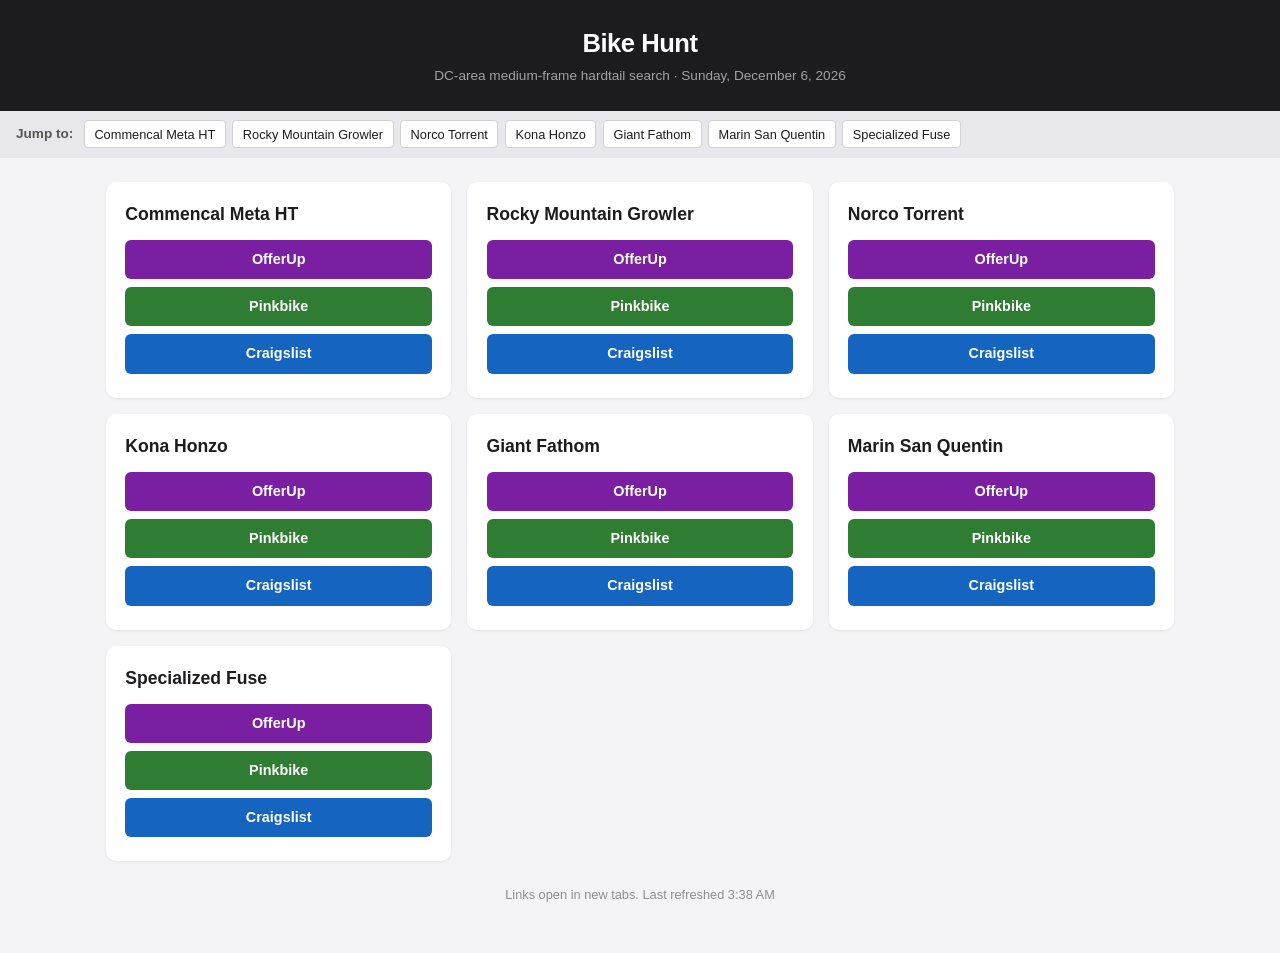
==== index.html @ 4b526dc8 "move files to repo root for Pages" ====
<!DOCTYPE html>
<html lang="en">
<head>
  <meta charset="UTF-8">
  <meta name="viewport" content="width=device-width, initial-scale=1.0">
  <title>Bike Hunt</title>
  <link rel="stylesheet" href="style.css">
</head>
<body>
  <header>
    <h1>Bike Hunt</h1>
    <p class="subtitle">DC-area medium-frame hardtail search &middot; <span id="date"></span></p>
  </header>

  <nav id="jump">
    <span>Jump to:</span>
    <div id="jump-links"></div>
  </nav>

  <main id="grid"></main>

  <footer>
    <p>Links open in new tabs. <span id="updated"></span></p>
  </footer>

  <script>
    const bikes = [
      { name: "Commencal Meta HT",       query: "commencal+meta+ht" },
      { name: "Rocky Mountain Growler",  query: "rocky+mountain+growler" },
      { name: "Norco Torrent",          query: "norco+torrent" },
      { name: "Kona Honzo",            query: "kona+honzo" },
      { name: "Giant Fathom",          query: "giant+fathom" },
      { name: "Marin San Quentin",     query: "marin+san+quentin" },
      { name: "Specialized Fuse",      query: "specialized+fuse" },
    ];

    const sources = [
      { name: "OfferUp",   color: "#7b1fa2", url: q => `https://offerup.com/search?q=${q}` },
      { name: "Pinkbike",  color: "#2e7d32", url: q => `https://www.pinkbike.com/buysell/list/?lat=39.0503&lng=-77.3909&distance=50&q=${q}` },
      { name: "Craigslist",color: "#1565c0", url: q => `https://washingtondc.craigslist.org/search/sss?query=${q}` },
    ];

    function render() {
      const grid = document.getElementById("grid");
      const jump = document.getElementById("jump-links");

      bikes.forEach((bike, i) => {
        const id = `b${i}`;

        const a = document.createElement("a");
        a.href = `#${id}`;
        a.textContent = bike.name;
        jump.appendChild(a);

        const card = document.createElement("article");
        card.className = "card";
        card.id = id;
        const h2 = document.createElement("h2");
        h2.textContent = bike.name;
        card.appendChild(h2);

        const btns = document.createElement("div");
        btns.className = "btns";
        sources.forEach(s => {
          const btn = document.createElement("a");
          btn.href = s.url(bike.query);
          btn.target = "_blank";
          btn.rel = "noopener";
          btn.className = "btn";
          btn.style.backgroundColor = s.color;
          btn.textContent = s.name;
          btns.appendChild(btn);
        });
        card.appendChild(btns);
        grid.appendChild(card);
      });
    }

    document.getElementById("date").textContent = new Date().toLocaleDateString("en-US", {
      weekday: "long", year: "numeric", month: "long", day: "numeric"
    });
    document.getElementById("updated").textContent =
      `Last refreshed ${new Date().toLocaleTimeString("en-US", { hour: "numeric", minute: "2-digit" })}`;
    render();
  </script>
</body>
</html>
---- style.css ----
* {
  margin: 0;
  padding: 0;
  box-sizing: border-box;
}

body {
  font-family: -apple-system, BlinkMacSystemFont, "Segoe UI", Roboto, Helvetica, Arial, sans-serif;
  background: #f4f4f6;
  color: #1c1c1e;
  line-height: 1.5;
  padding-bottom: 3rem;
}

header {
  background: #1c1c1e;
  color: #fff;
  padding: 1.5rem 1rem;
  text-align: center;
  position: sticky;
  top: 0;
  z-index: 10;
}

header h1 {
  font-size: 1.6rem;
  letter-spacing: -0.5px;
}

.subtitle {
  font-size: 0.85rem;
  color: #a1a1a6;
  margin-top: 0.25rem;
}

#jump {
  background: #e8e8ec;
  padding: 0.6rem 1rem;
  display: flex;
  flex-wrap: wrap;
  align-items: center;
  gap: 0.4rem;
  font-size: 0.85rem;
  position: sticky;
  top: 72px;
  z-index: 9;
}

#jump span {
  font-weight: 600;
  color: #555;
  margin-right: 0.25rem;
}

#jump-links {
  display: flex;
  flex-wrap: wrap;
  gap: 0.4rem;
}

#jump-links a {
  color: #1c1c1e;
  text-decoration: none;
  background: #fff;
  padding: 0.2rem 0.6rem;
  border-radius: 4px;
  font-size: 0.8rem;
  border: 1px solid #d1d1d6;
}

#jump-links a:hover {
  background: #1c1c1e;
  color: #fff;
  border-color: #1c1c1e;
}

#grid {
  max-width: 1100px;
  margin: 1.5rem auto;
  padding: 0 1rem;
  display: grid;
  grid-template-columns: repeat(auto-fill, minmax(300px, 1fr));
  gap: 1rem;
}

.card {
  background: #fff;
  border-radius: 10px;
  padding: 1.2rem 1.2rem 1.5rem;
  box-shadow: 0 1px 3px rgba(0,0,0,0.08);
  scroll-margin-top: 140px;
}

.card h2 {
  font-size: 1.1rem;
  margin-bottom: 0.8rem;
}

.btns {
  display: flex;
  flex-direction: column;
  gap: 0.5rem;
}

.btn {
  display: block;
  color: #fff;
  text-decoration: none;
  padding: 0.55rem 0.8rem;
  border-radius: 6px;
  font-size: 0.9rem;
  font-weight: 600;
  text-align: center;
  transition: filter 0.15s, transform 0.1s;
}

.btn:hover {
  filter: brightness(1.15);
  transform: translateY(-1px);
}

.btn:active {
  transform: translateY(0);
}

footer {
  text-align: center;
  font-size: 0.8rem;
  color: #8e8e93;
  margin-top: 1rem;
}

@media (max-width: 640px) {
  #grid {
    grid-template-columns: 1fr;
    margin: 1rem auto;
  }
}
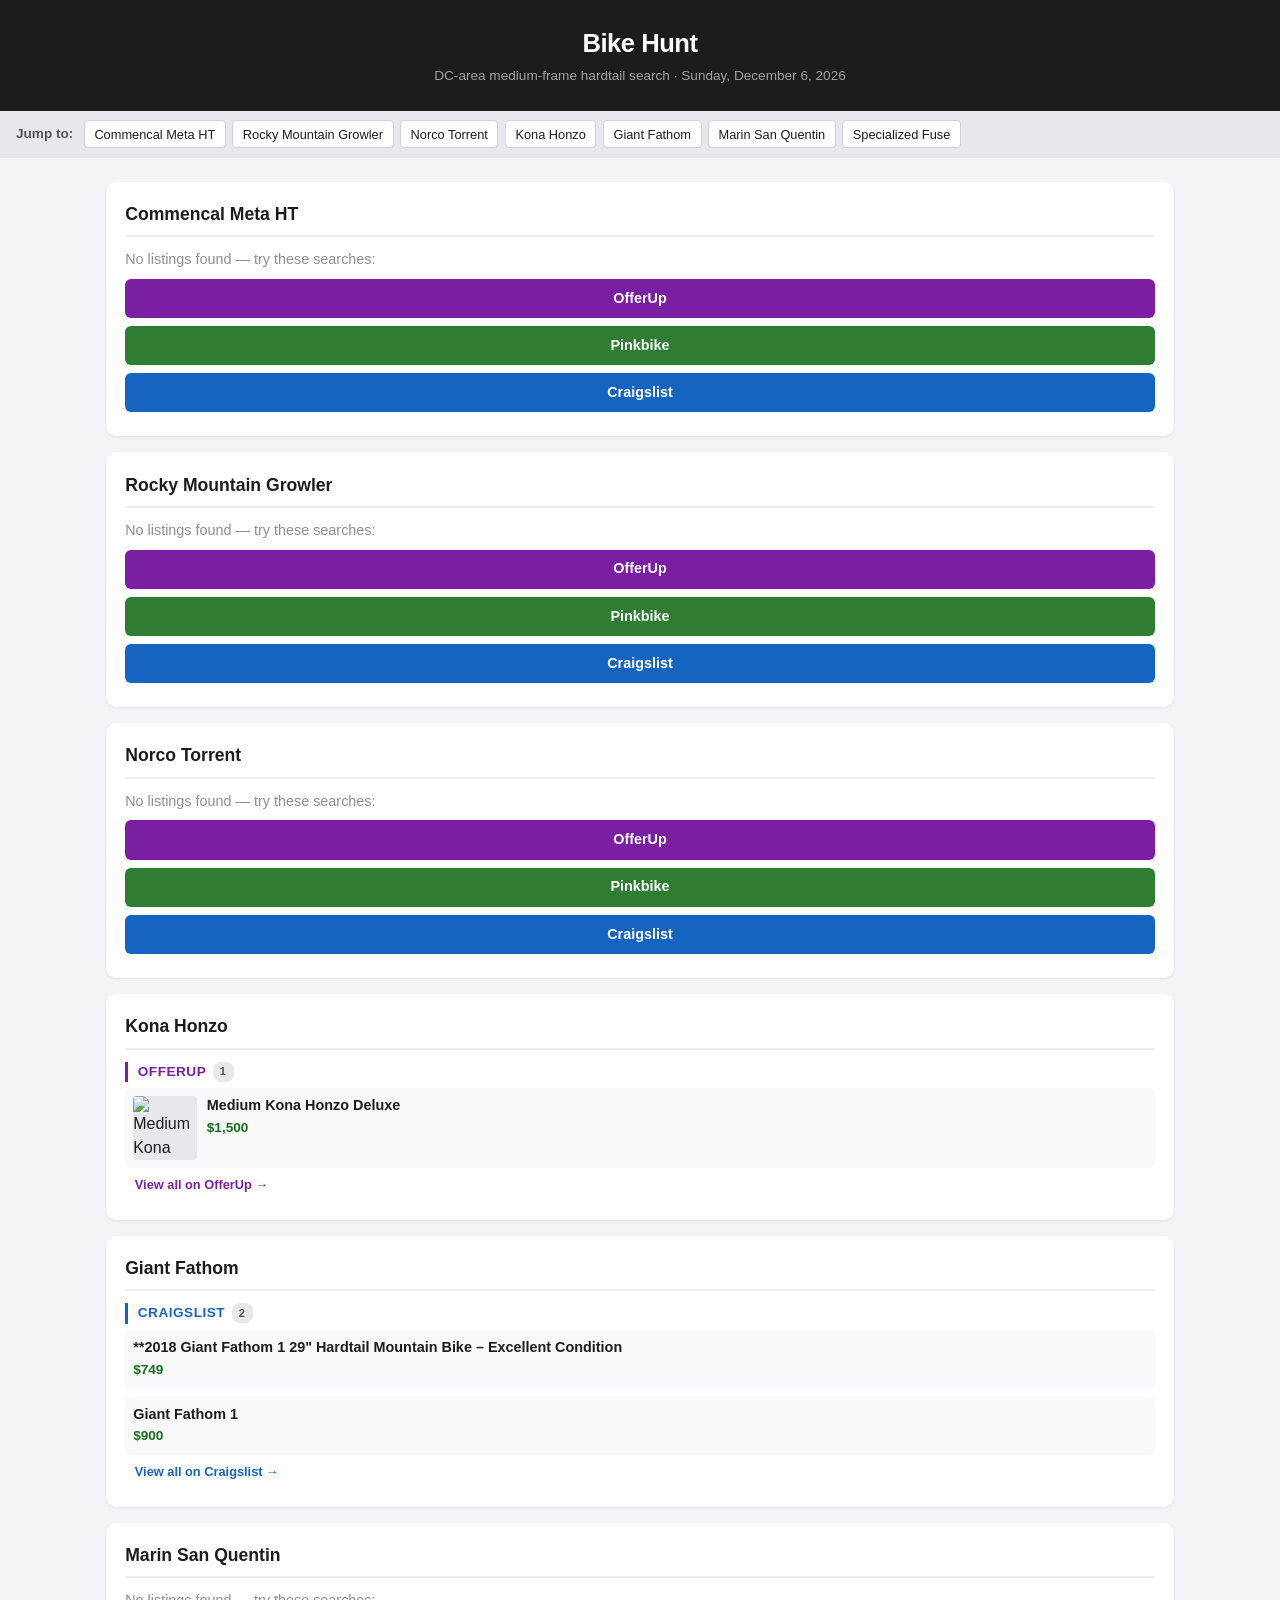
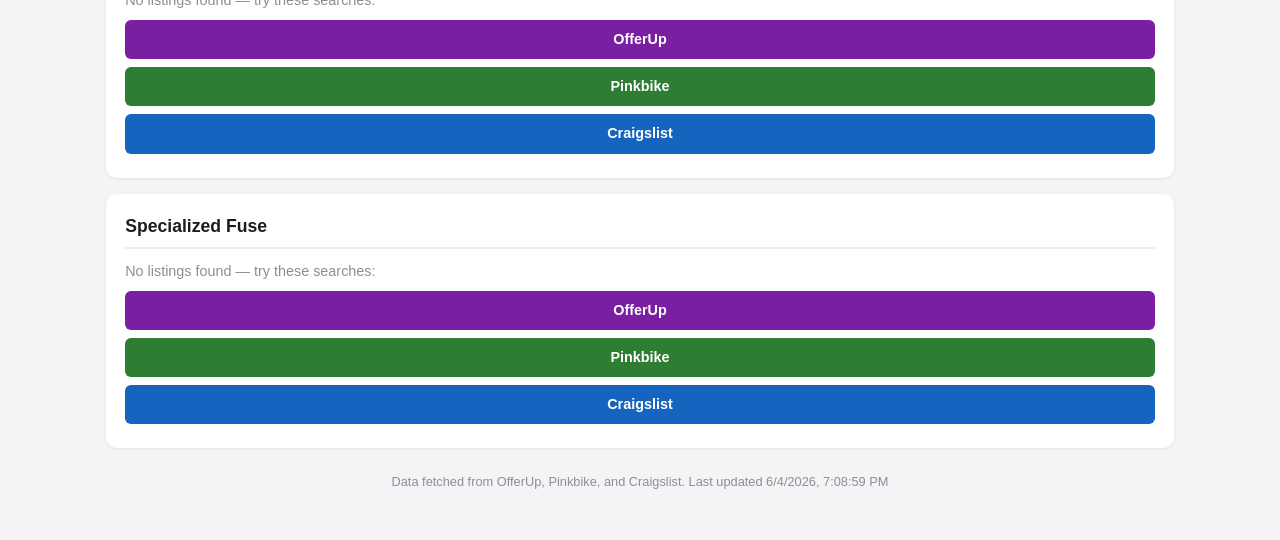
==== commit 8c0136bc: "add scraper + inline listings dashboard" ====
--- a/index.html
+++ b/index.html
@@ -17,71 +17,174 @@
     <div id="jump-links"></div>
   </nav>
 
+  <div id="loading" class="loading">Loading results...</div>
   <main id="grid"></main>
 
   <footer>
-    <p>Links open in new tabs. <span id="updated"></span></p>
+    <p>Data fetched from OfferUp, Pinkbike, and Craigslist. <span id="updated"></span></p>
   </footer>
 
   <script>
-    const bikes = [
-      { name: "Commencal Meta HT",       query: "commencal+meta+ht" },
-      { name: "Rocky Mountain Growler",  query: "rocky+mountain+growler" },
-      { name: "Norco Torrent",          query: "norco+torrent" },
+    const BIKES = [
+      { name: "Commencal Meta HT",      query: "commencal+meta+ht" },
+      { name: "Rocky Mountain Growler", query: "rocky+mountain+growler" },
+      { name: "Norco Torrent",         query: "norco+torrent" },
       { name: "Kona Honzo",            query: "kona+honzo" },
       { name: "Giant Fathom",          query: "giant+fathom" },
       { name: "Marin San Quentin",     query: "marin+san+quentin" },
       { name: "Specialized Fuse",      query: "specialized+fuse" },
     ];
 
-    const sources = [
-      { name: "OfferUp",   color: "#7b1fa2", url: q => `https://offerup.com/search?q=${q}` },
-      { name: "Pinkbike",  color: "#2e7d32", url: q => `https://www.pinkbike.com/buysell/list/?lat=39.0503&lng=-77.3909&distance=50&q=${q}` },
-      { name: "Craigslist",color: "#1565c0", url: q => `https://washingtondc.craigslist.org/search/sss?query=${q}` },
+    const SOURCES = [
+      { key: "offerup",    label: "OfferUp",    color: "#7b1fa2", url: q => `https://offerup.com/search?q=${q}` },
+      { key: "pinkbike",   label: "Pinkbike",   color: "#2e7d32", url: q => `https://www.pinkbike.com/buysell/list/?lat=39.0503&lng=-77.3909&distance=50&q=${q}` },
+      { key: "craigslist", label: "Craigslist", color: "#1565c0", url: q => `https://washingtondc.craigslist.org/search/sss?query=${q}` },
     ];
 
-    function render() {
-      const grid = document.getElementById("grid");
-      const jump = document.getElementById("jump-links");
+    document.getElementById("date").textContent = new Date().toLocaleDateString("en-US", {
+      weekday: "long", year: "numeric", month: "long", day: "numeric"
+    });
 
-      bikes.forEach((bike, i) => {
-        const id = `b${i}`;
+    function buildCard(bike, results) {
+      const id = bike.name.replace(/\s+/g, "-").toLowerCase();
+      const card = document.createElement("article");
+      card.className = "card";
+      card.id = id;
 
-        const a = document.createElement("a");
-        a.href = `#${id}`;
-        a.textContent = bike.name;
-        jump.appendChild(a);
+      const h2 = document.createElement("h2");
+      h2.textContent = bike.name;
+      card.appendChild(h2);
 
-        const card = document.createElement("article");
-        card.className = "card";
-        card.id = id;
-        const h2 = document.createElement("h2");
-        h2.textContent = bike.name;
-        card.appendChild(h2);
+      const hasAny = SOURCES.some(s => (results[s.key] || []).length > 0);
 
+      if (!hasAny) {
+        const none = document.createElement("p");
+        none.className = "no-listings";
+        none.textContent = "No listings found — try these searches:";
+        card.appendChild(none);
         const btns = document.createElement("div");
         btns.className = "btns";
-        sources.forEach(s => {
+        SOURCES.forEach(s => {
           const btn = document.createElement("a");
           btn.href = s.url(bike.query);
           btn.target = "_blank";
           btn.rel = "noopener";
           btn.className = "btn";
           btn.style.backgroundColor = s.color;
-          btn.textContent = s.name;
+          btn.textContent = s.label;
           btns.appendChild(btn);
         });
         card.appendChild(btns);
+        return card;
+      }
+
+      SOURCES.forEach(s => {
+        const items = results[s.key] || [];
+        if (items.length === 0) return;
+
+        const sourceLabel = document.createElement("div");
+        sourceLabel.className = "source-label";
+        sourceLabel.style.borderLeftColor = s.color;
+        sourceLabel.innerHTML = `<span style="color:${s.color}">${s.label}</span> <span class="count">${items.length}</span>`;
+        card.appendChild(sourceLabel);
+
+        const list = document.createElement("div");
+        list.className = "listing-list";
+
+        items.slice(0, 10).forEach(item => {
+          const div = document.createElement("div");
+          div.className = "listing-item";
+
+          if (item.img) {
+            const imgWrap = document.createElement("div");
+            imgWrap.className = "listing-img";
+            const img = document.createElement("img");
+            img.src = item.img;
+            img.alt = item.title;
+            img.loading = "lazy";
+            imgWrap.appendChild(img);
+            div.appendChild(imgWrap);
+          }
+
+          const info = document.createElement("div");
+          info.className = "listing-info";
+
+          const title = document.createElement("a");
+          title.className = "listing-title";
+          title.href = item.url;
+          title.target = "_blank";
+          title.rel = "noopener";
+          title.textContent = item.title;
+          info.appendChild(title);
+
+          if (item.price) {
+            const price = document.createElement("span");
+            price.className = "listing-price";
+            price.textContent = item.price;
+            info.appendChild(price);
+          }
+
+          if (item.location) {
+            const loc = document.createElement("span");
+            loc.className = "listing-location";
+            loc.textContent = item.location;
+            info.appendChild(loc);
+          }
+
+          div.appendChild(info);
+          list.appendChild(div);
+        });
+
+        card.appendChild(list);
+
+        // "View all" link to source
+        const viewAll = document.createElement("a");
+        viewAll.className = "view-all";
+        viewAll.href = s.url(bike.query);
+        viewAll.target = "_blank";
+        viewAll.rel = "noopener";
+        viewAll.textContent = `View all on ${s.label} →`;
+        viewAll.style.color = s.color;
+        card.appendChild(viewAll);
+      });
+
+      return card;
+    }
+
+    function render(data) {
+      const grid = document.getElementById("grid");
+      const jump = document.getElementById("jump-links");
+      const loading = document.getElementById("loading");
+      loading.style.display = "none";
+
+      const lookup = {};
+      (data.results || []).forEach(r => { lookup[r.bike_name] = r.sources; });
+
+      BIKES.forEach(bike => {
+        const a = document.createElement("a");
+        a.href = `#${bike.name.replace(/\s+/g, "-").toLowerCase()}`;
+        a.textContent = bike.name;
+        jump.appendChild(a);
+
+        const card = buildCard(bike, lookup[bike.name] || {});
         grid.appendChild(card);
       });
+
+      document.getElementById("updated").textContent =
+        `Last updated ${new Date(data.fetched_at).toLocaleString()}`;
     }
 
-    document.getElementById("date").textContent = new Date().toLocaleDateString("en-US", {
-      weekday: "long", year: "numeric", month: "long", day: "numeric"
-    });
-    document.getElementById("updated").textContent =
-      `Last refreshed ${new Date().toLocaleTimeString("en-US", { hour: "numeric", minute: "2-digit" })}`;
-    render();
+    fetch("data/listings.json")
+      .then(r => {
+        if (!r.ok) throw new Error("Not found");
+        return r.json();
+      })
+      .then(render)
+      .catch(() => {
+        // Fallback: show search links
+        document.getElementById("loading").textContent = "Could not load listings. Showing search links instead.";
+        render({ results: [] });
+      });
   </script>
 </body>
 </html>
--- a/style.css
+++ b/style.css
@@ -74,12 +74,19 @@
   border-color: #1c1c1e;
 }
 
+.loading {
+  text-align: center;
+  padding: 3rem 1rem;
+  color: #8e8e93;
+  font-size: 1rem;
+}
+
 #grid {
   max-width: 1100px;
   margin: 1.5rem auto;
   padding: 0 1rem;
-  display: grid;
-  grid-template-columns: repeat(auto-fill, minmax(300px, 1fr));
+  display: flex;
+  flex-direction: column;
   gap: 1rem;
 }
 
@@ -93,7 +100,119 @@
 
 .card h2 {
   font-size: 1.1rem;
-  margin-bottom: 0.8rem;
+  margin-bottom: 0.75rem;
+  padding-bottom: 0.5rem;
+  border-bottom: 2px solid #eee;
+}
+
+.source-label {
+  display: flex;
+  align-items: center;
+  gap: 0.4rem;
+  font-size: 0.85rem;
+  font-weight: 700;
+  text-transform: uppercase;
+  letter-spacing: 0.5px;
+  margin: 0.75rem 0 0.4rem;
+  padding-left: 0.6rem;
+  border-left: 3px solid;
+}
+
+.count {
+  background: #e8e8ec;
+  color: #555;
+  font-size: 0.7rem;
+  padding: 0.1rem 0.45rem;
+  border-radius: 8px;
+  font-weight: 600;
+}
+
+.listing-list {
+  display: flex;
+  flex-direction: column;
+  gap: 0.5rem;
+}
+
+.listing-item {
+  display: flex;
+  gap: 0.6rem;
+  padding: 0.5rem;
+  border-radius: 6px;
+  background: #f9f9fb;
+  align-items: flex-start;
+}
+
+.listing-item:hover {
+  background: #f0f0f5;
+}
+
+.listing-img {
+  flex-shrink: 0;
+  width: 64px;
+  height: 64px;
+  border-radius: 4px;
+  overflow: hidden;
+  background: #e8e8ec;
+}
+
+.listing-img img {
+  width: 100%;
+  height: 100%;
+  object-fit: cover;
+}
+
+.listing-info {
+  flex: 1;
+  min-width: 0;
+}
+
+.listing-title {
+  display: block;
+  font-size: 0.9rem;
+  font-weight: 600;
+  color: #1c1c1e;
+  text-decoration: none;
+  line-height: 1.3;
+  word-wrap: break-word;
+}
+
+.listing-title:hover {
+  text-decoration: underline;
+  color: #333;
+}
+
+.listing-price {
+  display: inline-block;
+  font-size: 0.85rem;
+  font-weight: 700;
+  color: #1a6d1a;
+  margin-top: 0.15rem;
+}
+
+.listing-location {
+  display: block;
+  font-size: 0.75rem;
+  color: #8e8e93;
+  margin-top: 0.1rem;
+}
+
+.view-all {
+  display: inline-block;
+  font-size: 0.8rem;
+  font-weight: 600;
+  text-decoration: none;
+  margin-top: 0.4rem;
+  margin-left: 0.6rem;
+}
+
+.view-all:hover {
+  text-decoration: underline;
+}
+
+.no-listings {
+  color: #8e8e93;
+  font-size: 0.9rem;
+  margin-bottom: 0.5rem;
 }
 
 .btns {
@@ -131,8 +250,8 @@
 }
 
 @media (max-width: 640px) {
-  #grid {
-    grid-template-columns: 1fr;
-    margin: 1rem auto;
+  .listing-img {
+    width: 48px;
+    height: 48px;
   }
 }
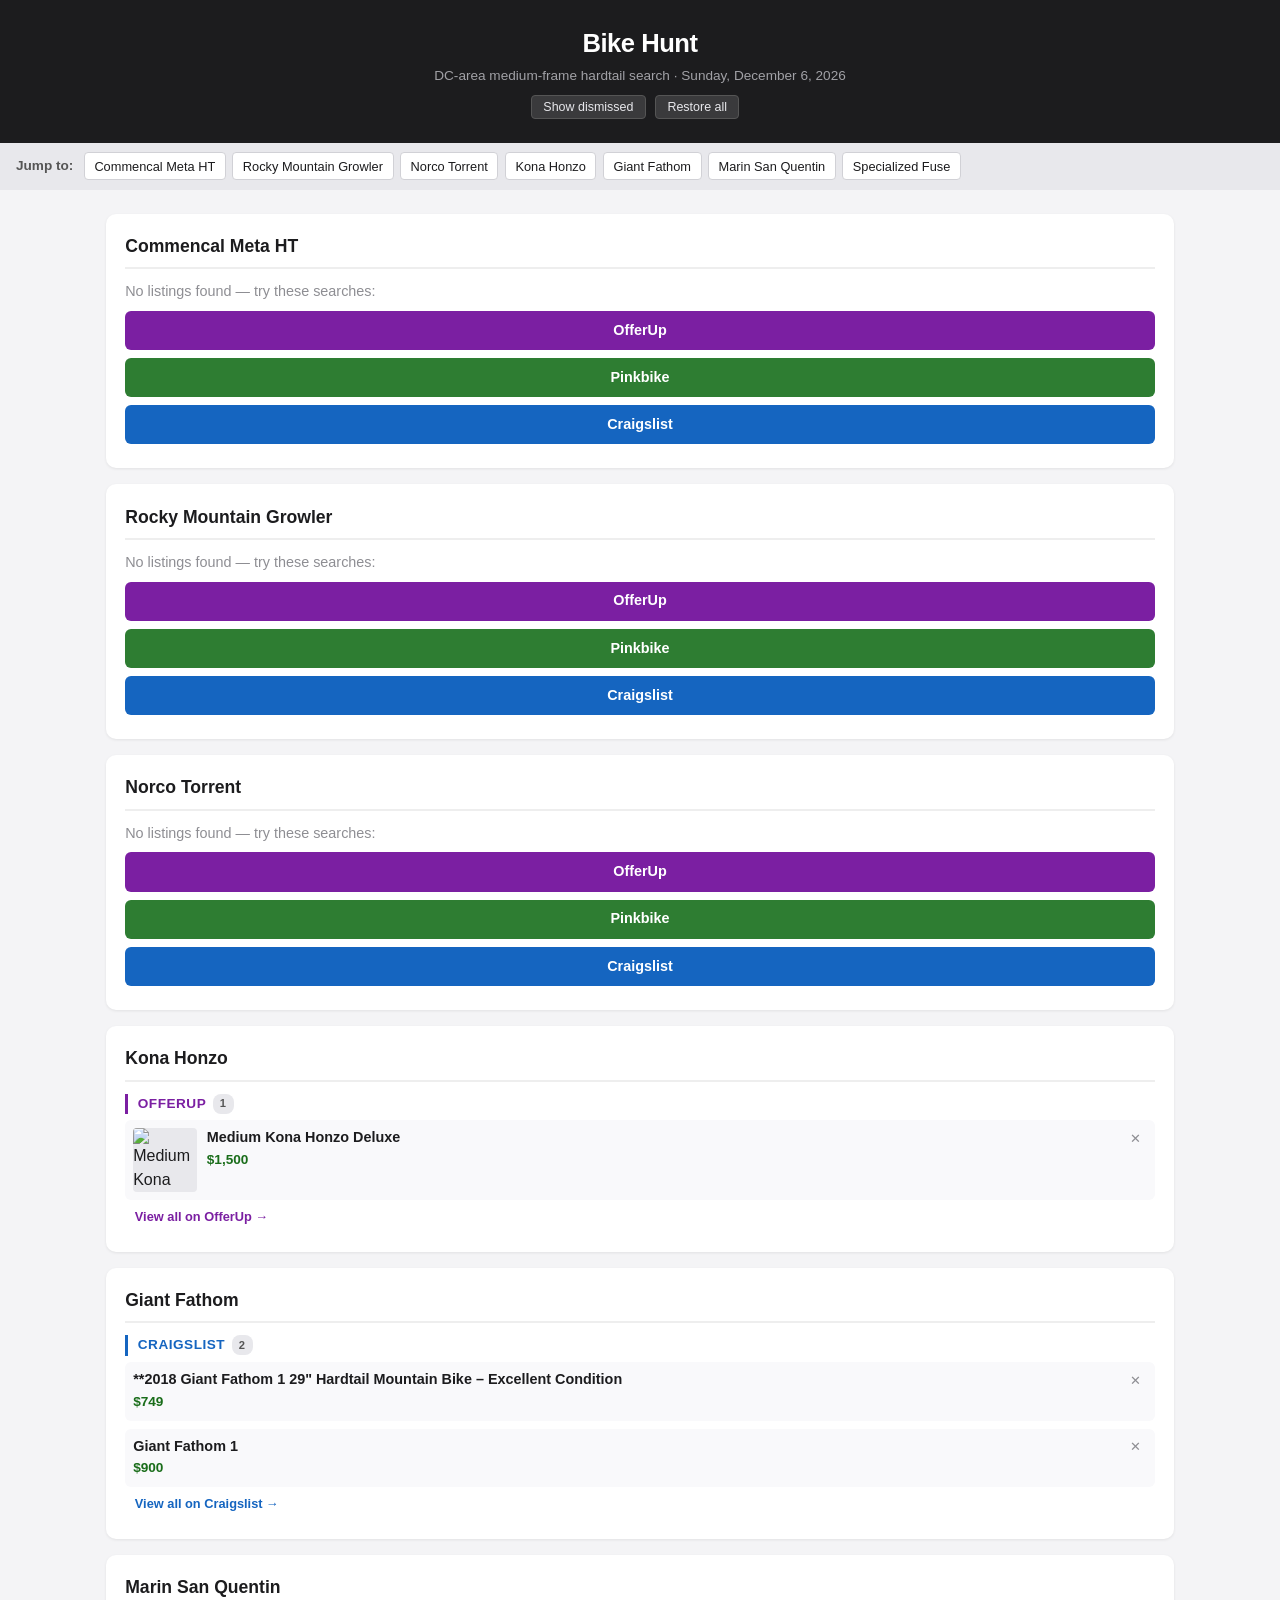
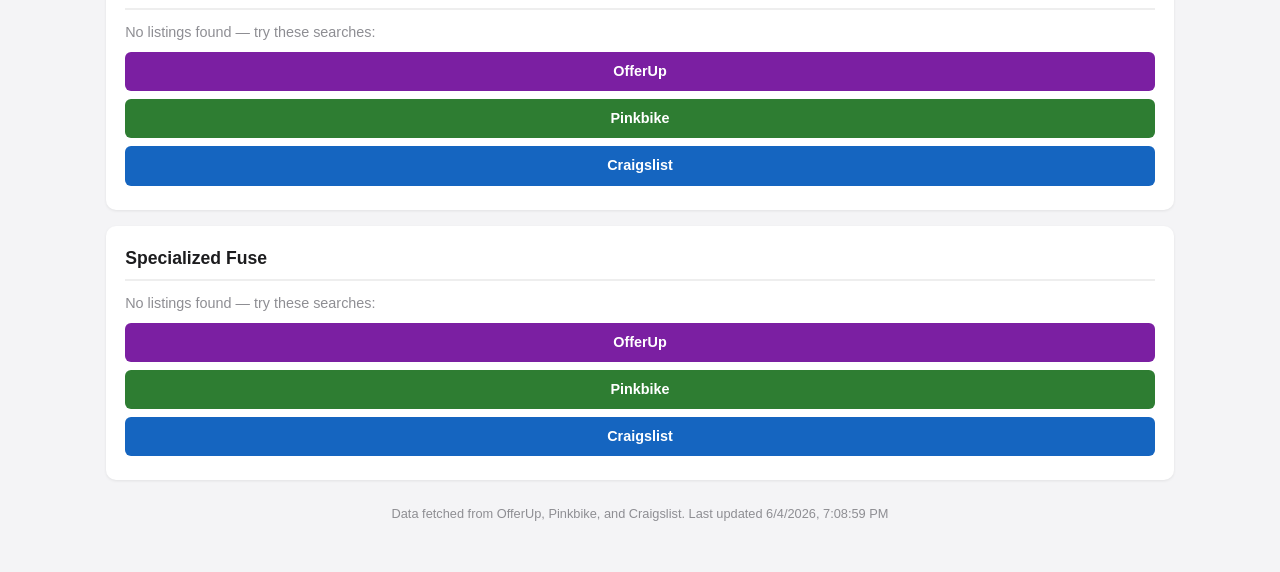
==== commit 7d84d57f: "add dismiss/restore items via localStorage" ====
--- a/index.html
+++ b/index.html
@@ -10,6 +10,11 @@
   <header>
     <h1>Bike Hunt</h1>
     <p class="subtitle">DC-area medium-frame hardtail search &middot; <span id="date"></span></p>
+    <div class="header-controls">
+      <button id="toggle-dismissed" class="hdr-btn">Show dismissed</button>
+      <button id="clear-dismissed" class="hdr-btn">Restore all</button>
+      <span id="dismissed-count" class="dismissed-count"></span>
+    </div>
   </header>
 
   <nav id="jump">
@@ -40,6 +45,59 @@
       { key: "pinkbike",   label: "Pinkbike",   color: "#2e7d32", url: q => `https://www.pinkbike.com/buysell/list/?lat=39.0503&lng=-77.3909&distance=50&q=${q}` },
       { key: "craigslist", label: "Craigslist", color: "#1565c0", url: q => `https://washingtondc.craigslist.org/search/sss?query=${q}` },
     ];
+
+    const REJECTED_KEY = "bike-hunt-dismissed";
+    let showDismissed = false;
+
+    function getDismissed() {
+      try { return new Set(JSON.parse(localStorage.getItem(REJECTED_KEY) || "[]")); }
+      catch { return new Set(); }
+    }
+
+    function saveDismissed(set) {
+      localStorage.setItem(REJECTED_KEY, JSON.stringify([...set]));
+    }
+
+    function dismissItem(url) {
+      const set = getDismissed();
+      set.add(url);
+      saveDismissed(set);
+      const el = document.querySelector(`.listing-item[data-url="${CSS.escape(url)}"]`);
+      if (el) el.classList.add("dismissed");
+      updateDismissedUI();
+    }
+
+    function undismissItem(url) {
+      const set = getDismissed();
+      set.delete(url);
+      saveDismissed(set);
+      const el = document.querySelector(`.listing-item[data-url="${CSS.escape(url)}"]`);
+      if (el) el.classList.remove("dismissed");
+      updateDismissedUI();
+    }
+
+    function clearAllDismissed() {
+      localStorage.removeItem(REJECTED_KEY);
+      document.querySelectorAll(".listing-item.dismissed").forEach(el => el.classList.remove("dismissed"));
+      updateDismissedUI();
+    }
+
+    function toggleDismissedVisibility() {
+      showDismissed = !showDismissed;
+      document.getElementById("toggle-dismissed").textContent =
+        showDismissed ? "Hide dismissed" : "Show dismissed";
+      document.querySelectorAll(".listing-item.dismissed").forEach(el => {
+        el.style.display = showDismissed ? "" : "none";
+      });
+    }
+
+    function updateDismissedUI() {
+      const count = getDismissed().size;
+      document.getElementById("dismissed-count").textContent = count ? `${count} dismissed` : "";
+    }
+
+    document.getElementById("toggle-dismissed").addEventListener("click", toggleDismissedVisibility);
+    document.getElementById("clear-dismissed").addEventListener("click", clearAllDismissed);
 
     document.getElementById("date").textContent = new Date().toLocaleDateString("en-US", {
       weekday: "long", year: "numeric", month: "long", day: "numeric"
@@ -91,9 +149,15 @@
         const list = document.createElement("div");
         list.className = "listing-list";
 
+        const dismissed = getDismissed();
         items.slice(0, 10).forEach(item => {
           const div = document.createElement("div");
           div.className = "listing-item";
+          div.dataset.url = item.url;
+          if (dismissed.has(item.url)) {
+            div.classList.add("dismissed");
+            if (!showDismissed) div.style.display = "none";
+          }
 
           if (item.img) {
             const imgWrap = document.createElement("div");
@@ -132,6 +196,25 @@
           }
 
           div.appendChild(info);
+
+          const dismissBtn = document.createElement("button");
+          dismissBtn.className = "dismiss-btn";
+          dismissBtn.title = dismissed.has(item.url) ? "Restore item" : "Dismiss item";
+          dismissBtn.textContent = dismissed.has(item.url) ? "\u21BA" : "\u2715";
+          dismissBtn.addEventListener("click", e => {
+            e.stopPropagation();
+            if (dismissed.has(item.url)) {
+              undismissItem(item.url);
+              dismissBtn.textContent = "\u2715";
+              dismissBtn.title = "Dismiss item";
+            } else {
+              dismissItem(item.url);
+              dismissBtn.textContent = "\u21BA";
+              dismissBtn.title = "Restore item";
+            }
+          });
+          div.appendChild(dismissBtn);
+
           list.appendChild(div);
         });
 
@@ -172,6 +255,7 @@
 
       document.getElementById("updated").textContent =
         `Last updated ${new Date(data.fetched_at).toLocaleString()}`;
+      updateDismissedUI();
     }
 
     fetch("data/listings.json")
--- a/style.css
+++ b/style.css
@@ -136,10 +136,11 @@
 .listing-item {
   display: flex;
   gap: 0.6rem;
-  padding: 0.5rem;
+  padding: 0.5rem 2rem 0.5rem 0.5rem;
   border-radius: 6px;
   background: #f9f9fb;
   align-items: flex-start;
+  position: relative;
 }
 
 .listing-item:hover {
@@ -242,6 +243,60 @@
   transform: translateY(0);
 }
 
+.header-controls {
+  margin-top: 0.5rem;
+  display: flex;
+  align-items: center;
+  justify-content: center;
+  gap: 0.6rem;
+}
+
+.hdr-btn {
+  background: #3a3a3c;
+  color: #e8e8ec;
+  border: 1px solid #555;
+  border-radius: 4px;
+  padding: 0.25rem 0.7rem;
+  font-size: 0.78rem;
+  cursor: pointer;
+}
+
+.hdr-btn:hover {
+  background: #4a4a4c;
+}
+
+.dismissed-count {
+  font-size: 0.78rem;
+  color: #a1a1a6;
+}
+
+.listing-item.dismissed {
+  opacity: 0.35;
+}
+
+.dismiss-btn {
+  position: absolute;
+  top: 0.5rem;
+  right: 0.5rem;
+  width: 22px;
+  height: 22px;
+  border: none;
+  border-radius: 4px;
+  background: transparent;
+  color: #8e8e93;
+  font-size: 0.8rem;
+  cursor: pointer;
+  display: flex;
+  align-items: center;
+  justify-content: center;
+  line-height: 1;
+}
+
+.dismiss-btn:hover {
+  background: #e8e8ec;
+  color: #1c1c1e;
+}
+
 footer {
   text-align: center;
   font-size: 0.8rem;
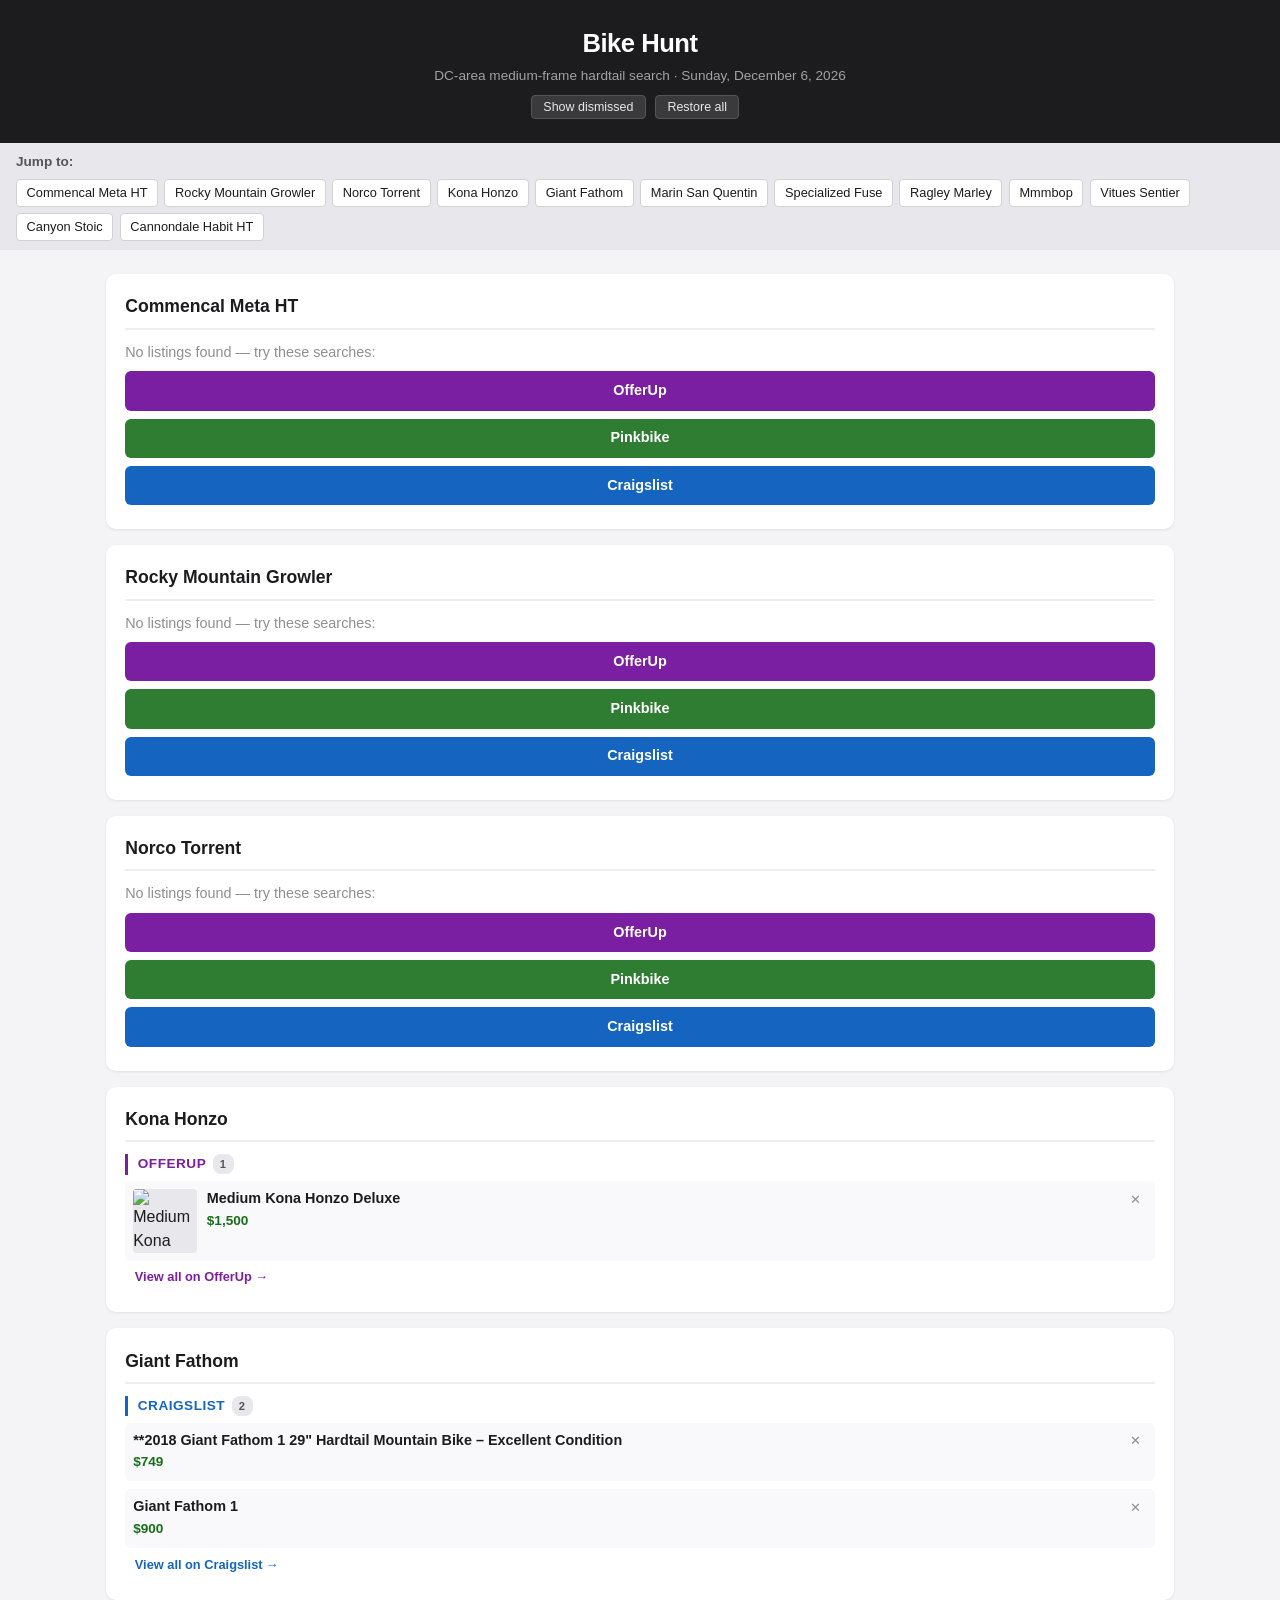
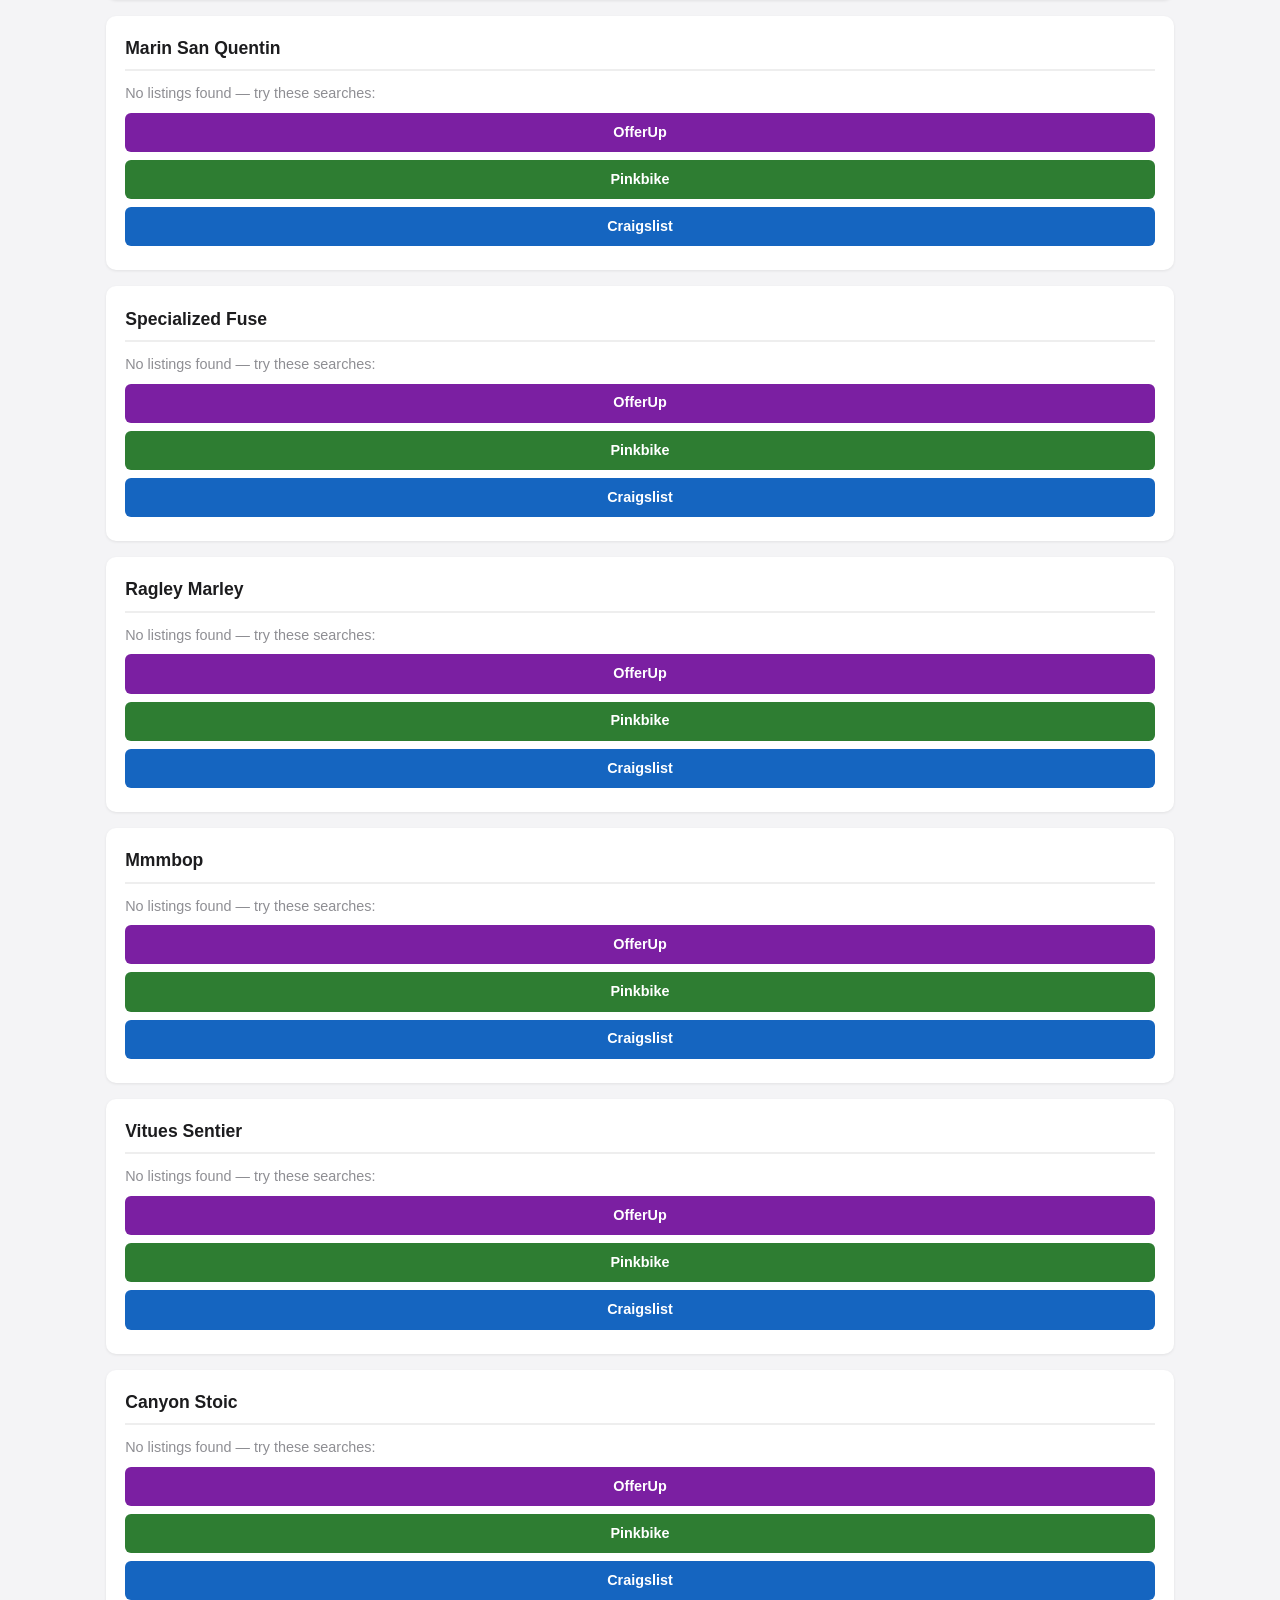
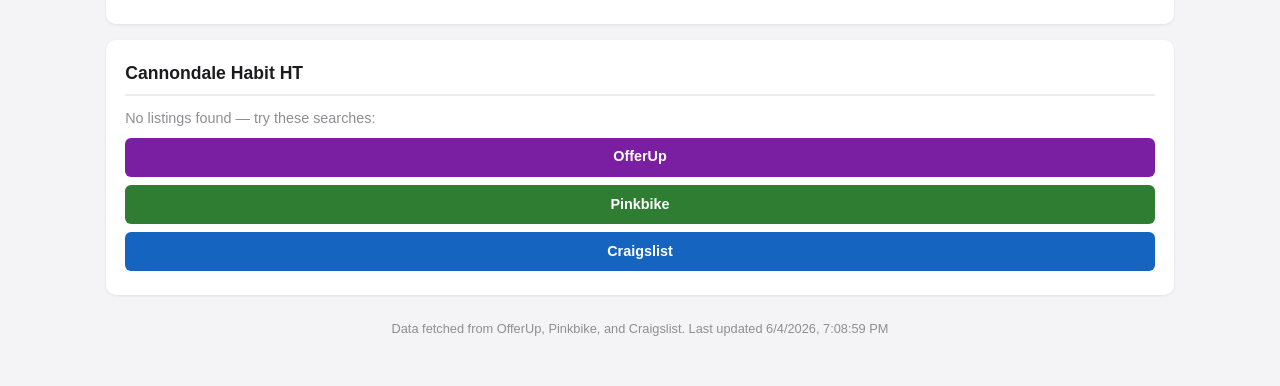
==== commit ef07236c: "sync UI bikes list with scraper" ====
--- a/index.html
+++ b/index.html
@@ -38,6 +38,11 @@
       { name: "Giant Fathom",          query: "giant+fathom" },
       { name: "Marin San Quentin",     query: "marin+san+quentin" },
       { name: "Specialized Fuse",      query: "specialized+fuse" },
+      { name: "Ragley Marley",         query: "Ragley+Marley" },
+      { name: "Mmmbop",                query: "Mmmbop" },
+      { name: "Vitues Sentier",        query: "Vitues+Sentier" },
+      { name: "Canyon Stoic",          query: "Canyon+Stoic" },
+      { name: "Cannondale Habit HT",   query: "Cannondale+Habit+HT" },
     ];
 
     const SOURCES = [
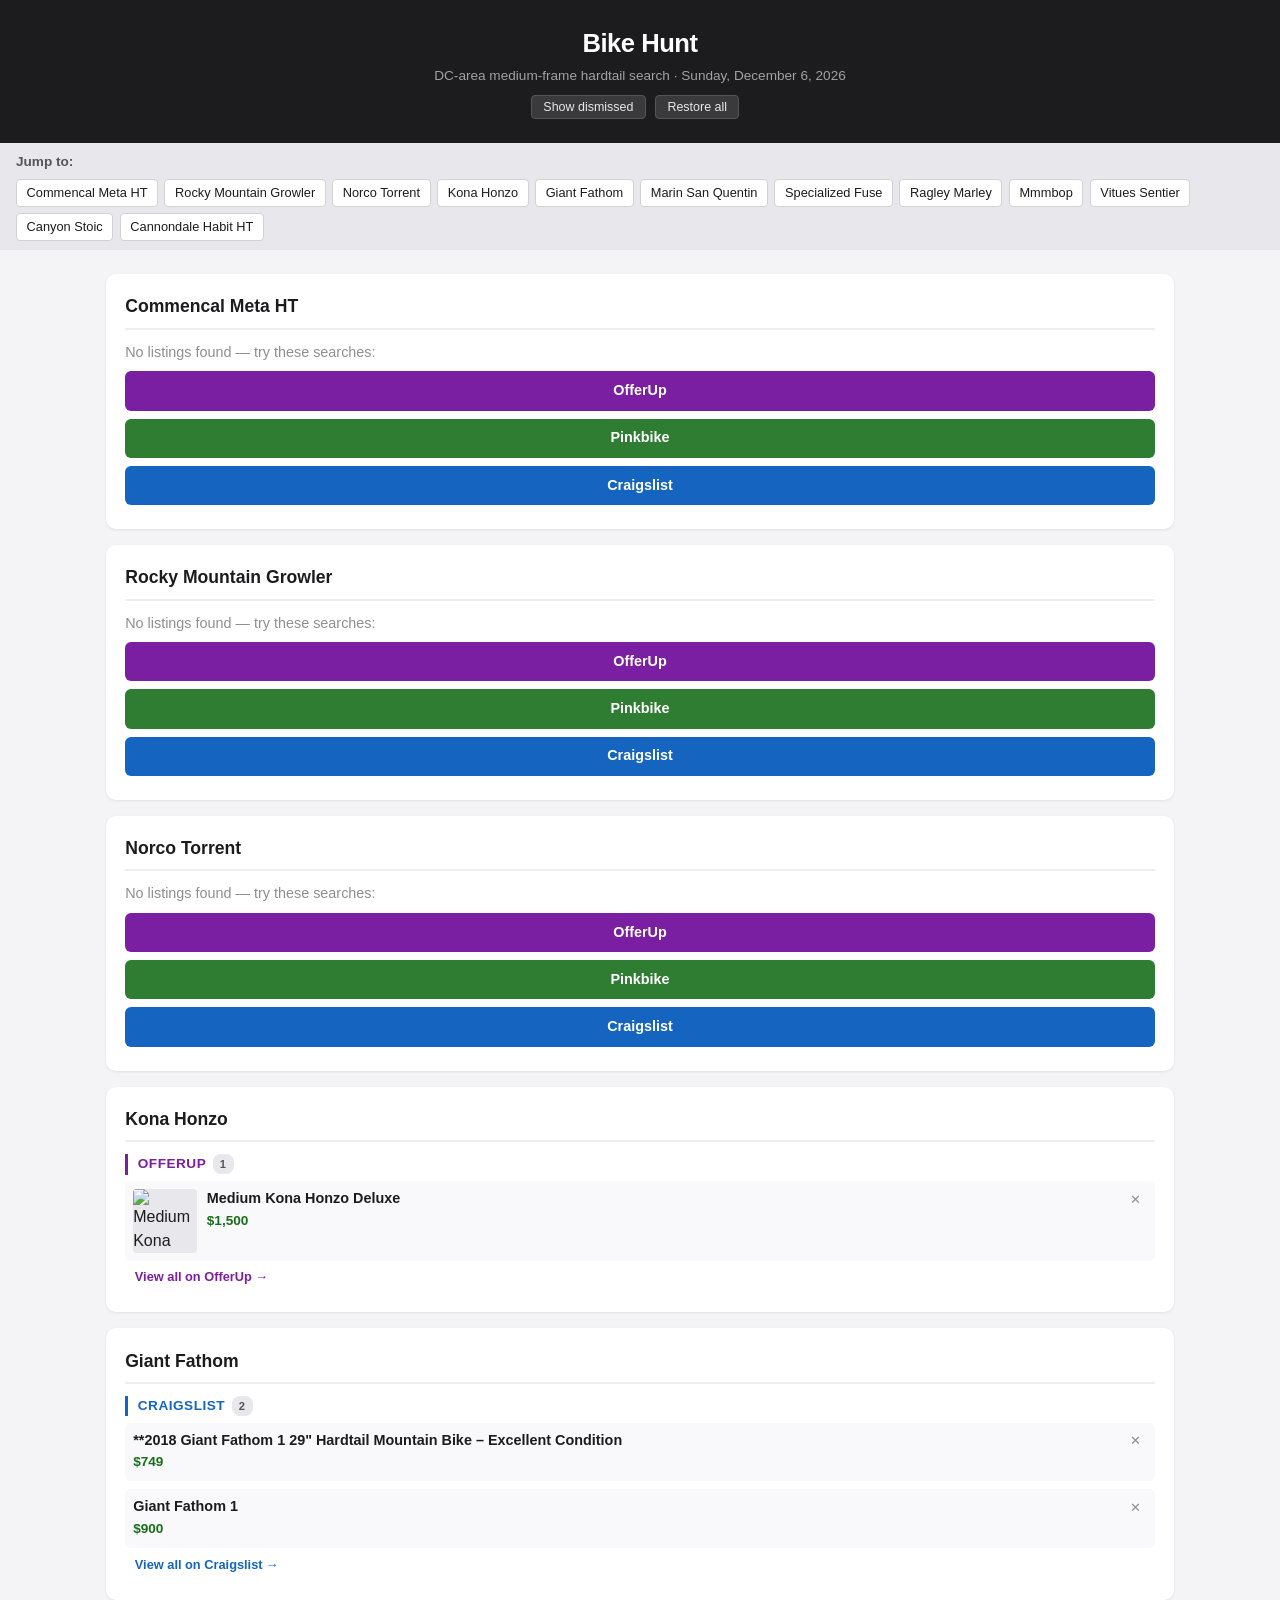
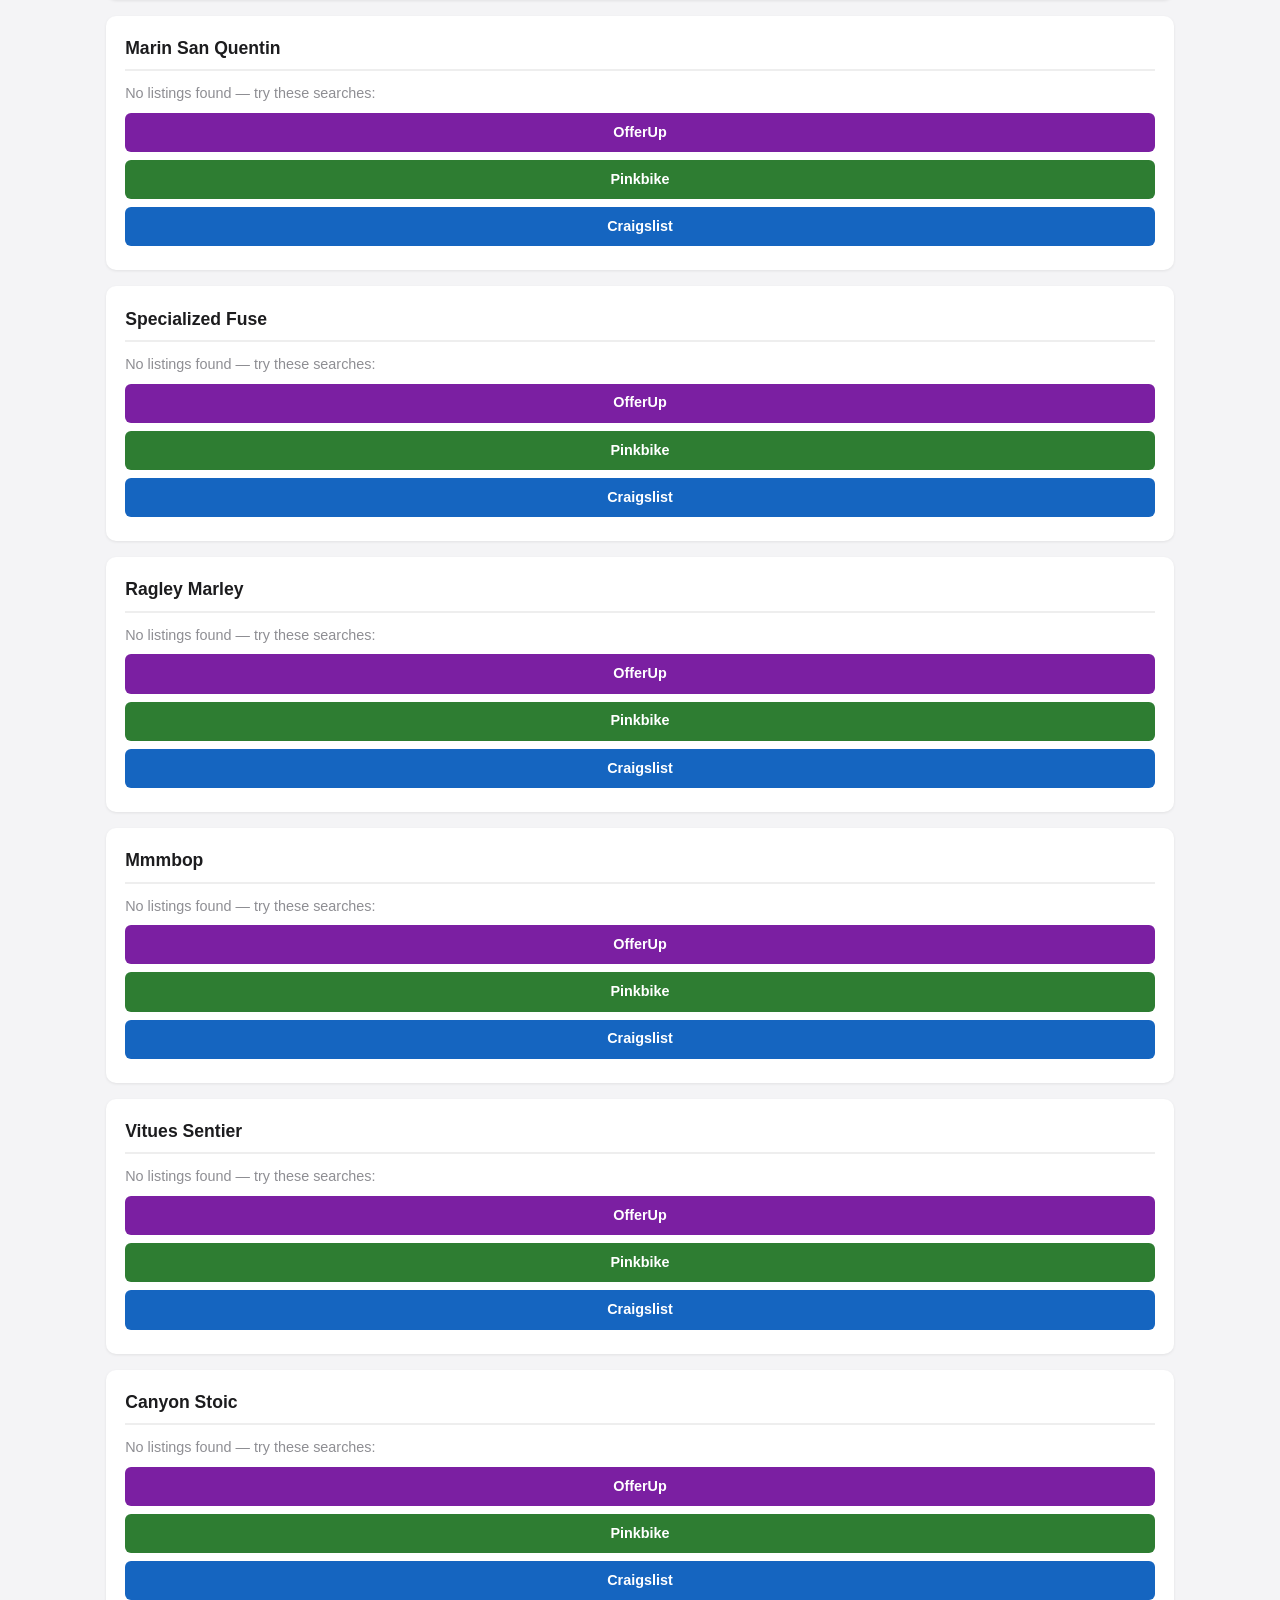
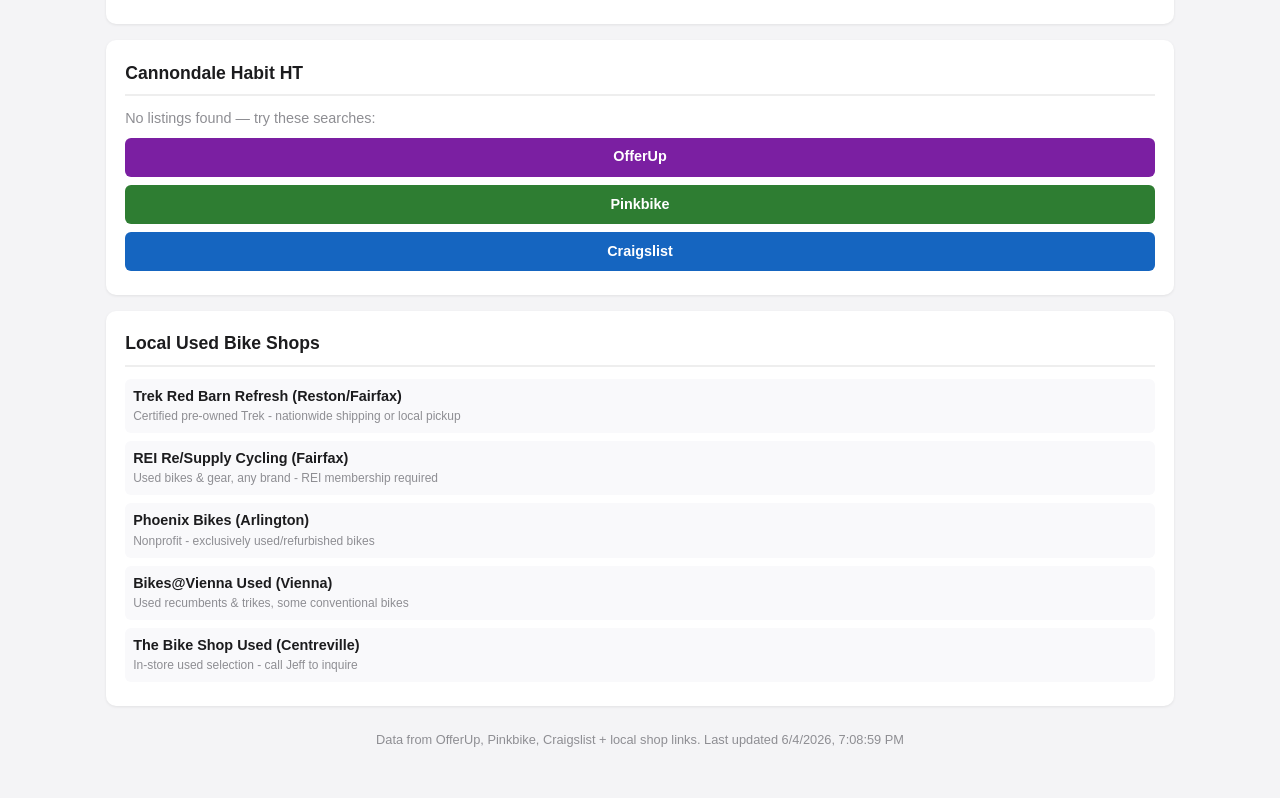
==== commit 3a4a7ce2: "add Local Used Bike Shops card to dashboard" ====
--- a/index.html
+++ b/index.html
@@ -26,7 +26,7 @@
   <main id="grid"></main>
 
   <footer>
-    <p>Data fetched from OfferUp, Pinkbike, and Craigslist. <span id="updated"></span></p>
+    <p>Data from OfferUp, Pinkbike, Craigslist + local shop links. <span id="updated"></span></p>
   </footer>
 
   <script>
@@ -258,6 +258,46 @@
         grid.appendChild(card);
       });
 
+      // Local shops card
+      const lbsCard = document.createElement("article");
+      lbsCard.className = "card";
+      lbsCard.id = "local-shops";
+      const lbsH2 = document.createElement("h2");
+      lbsH2.textContent = "Local Used Bike Shops";
+      lbsCard.appendChild(lbsH2);
+
+      const shops = [
+        { name: "Trek Red Barn Refresh (Reston/Fairfax)", url: "https://www.trekbikes.com/us/en_US/pre-owned-bikes/c/RBR100/", desc: "Certified pre-owned Trek - nationwide shipping or local pickup" },
+        { name: "REI Re/Supply Cycling (Fairfax)", url: "https://www.rei.com/used/cycling", desc: "Used bikes & gear, any brand - REI membership required" },
+        { name: "Phoenix Bikes (Arlington)", url: "https://phoenixbikes-non-profit.company.site/", desc: "Nonprofit - exclusively used/refurbished bikes" },
+        { name: "Bikes@Vienna Used (Vienna)", url: "https://www.bikesatvienna.com/usedbikesandtrikes", desc: "Used recumbents & trikes, some conventional bikes" },
+        { name: "The Bike Shop Used (Centreville)", url: "https://thecentrevillebikeshop.com/used-bikes/", desc: "In-store used selection - call Jeff to inquire" },
+      ];
+
+      const lbsList = document.createElement("div");
+      lbsList.className = "listing-list";
+      shops.forEach(shop => {
+        const div = document.createElement("div");
+        div.className = "listing-item";
+        const info = document.createElement("div");
+        info.className = "listing-info";
+        const link = document.createElement("a");
+        link.className = "listing-title";
+        link.href = shop.url;
+        link.target = "_blank";
+        link.rel = "noopener";
+        link.textContent = shop.name;
+        info.appendChild(link);
+        const desc = document.createElement("span");
+        desc.className = "listing-location";
+        desc.textContent = shop.desc;
+        info.appendChild(desc);
+        div.appendChild(info);
+        lbsList.appendChild(div);
+      });
+      lbsCard.appendChild(lbsList);
+      grid.appendChild(lbsCard);
+
       document.getElementById("updated").textContent =
         `Last updated ${new Date(data.fetched_at).toLocaleString()}`;
       updateDismissedUI();
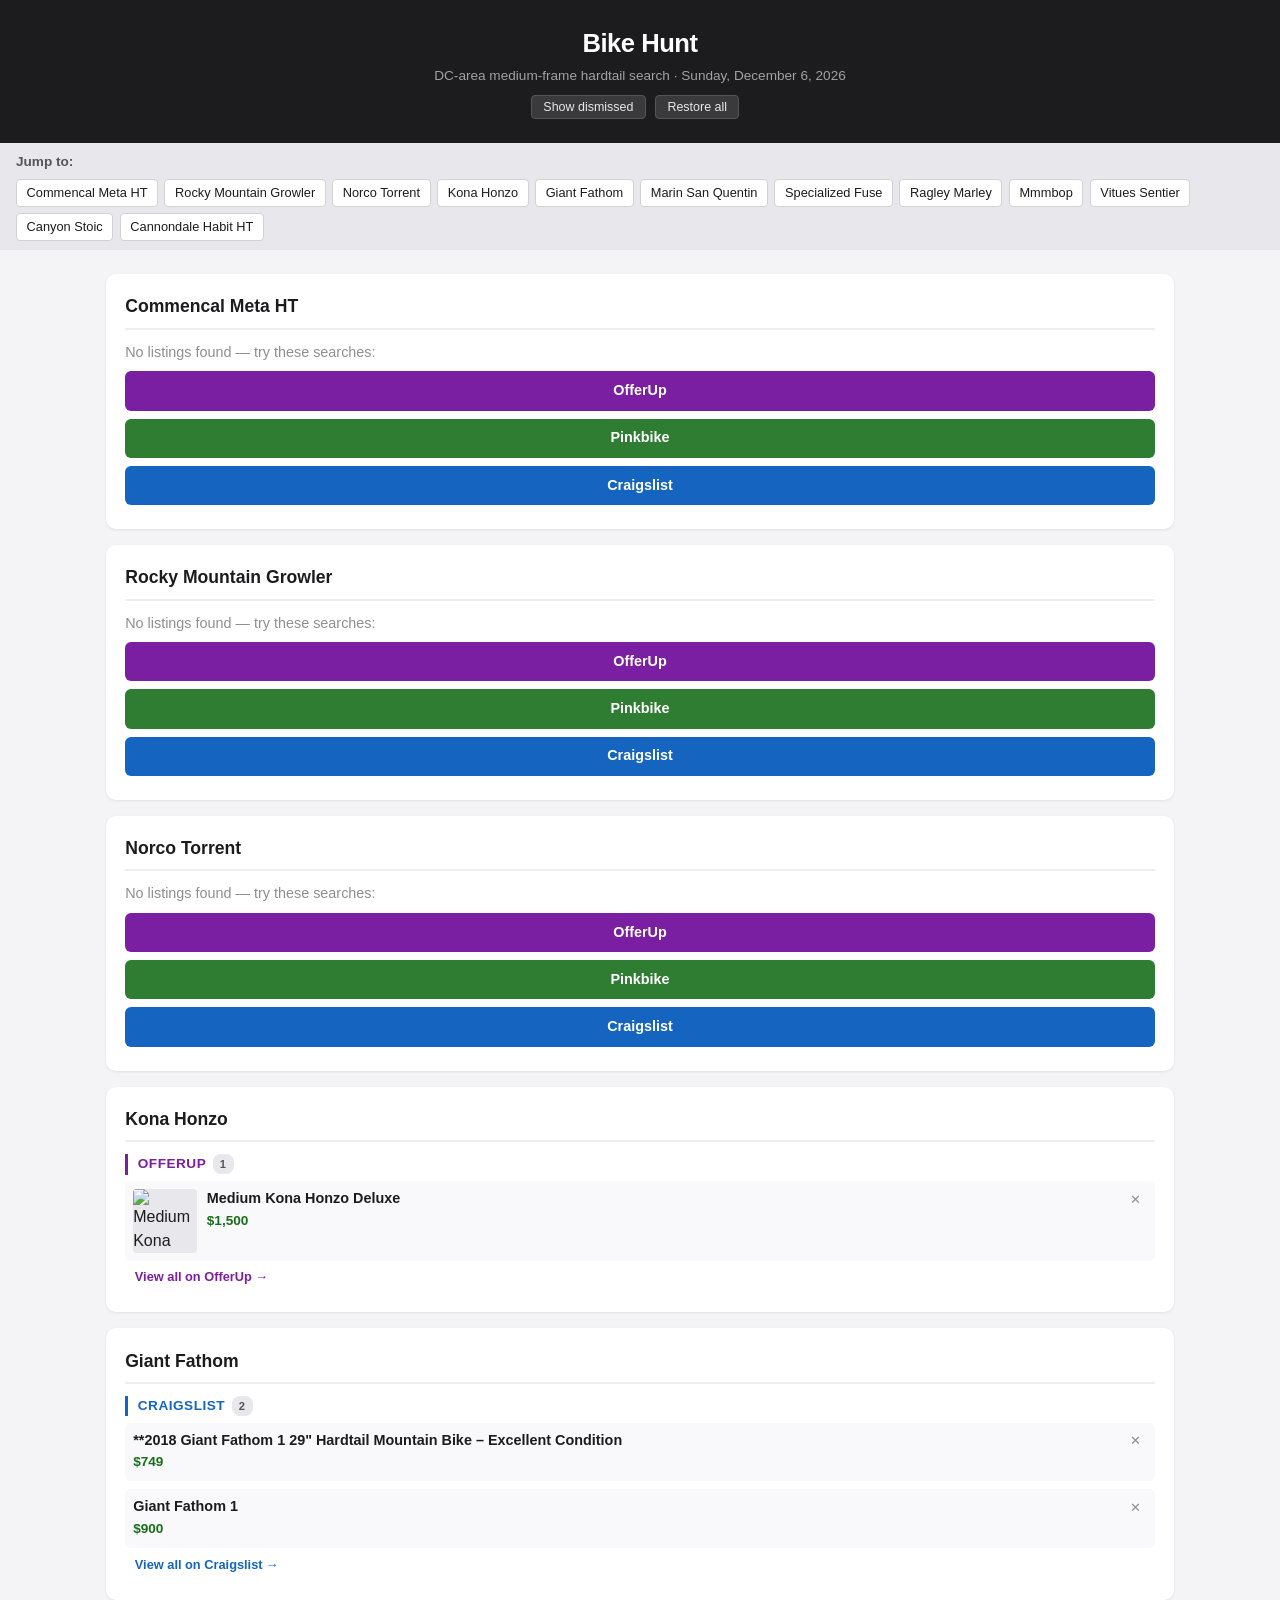
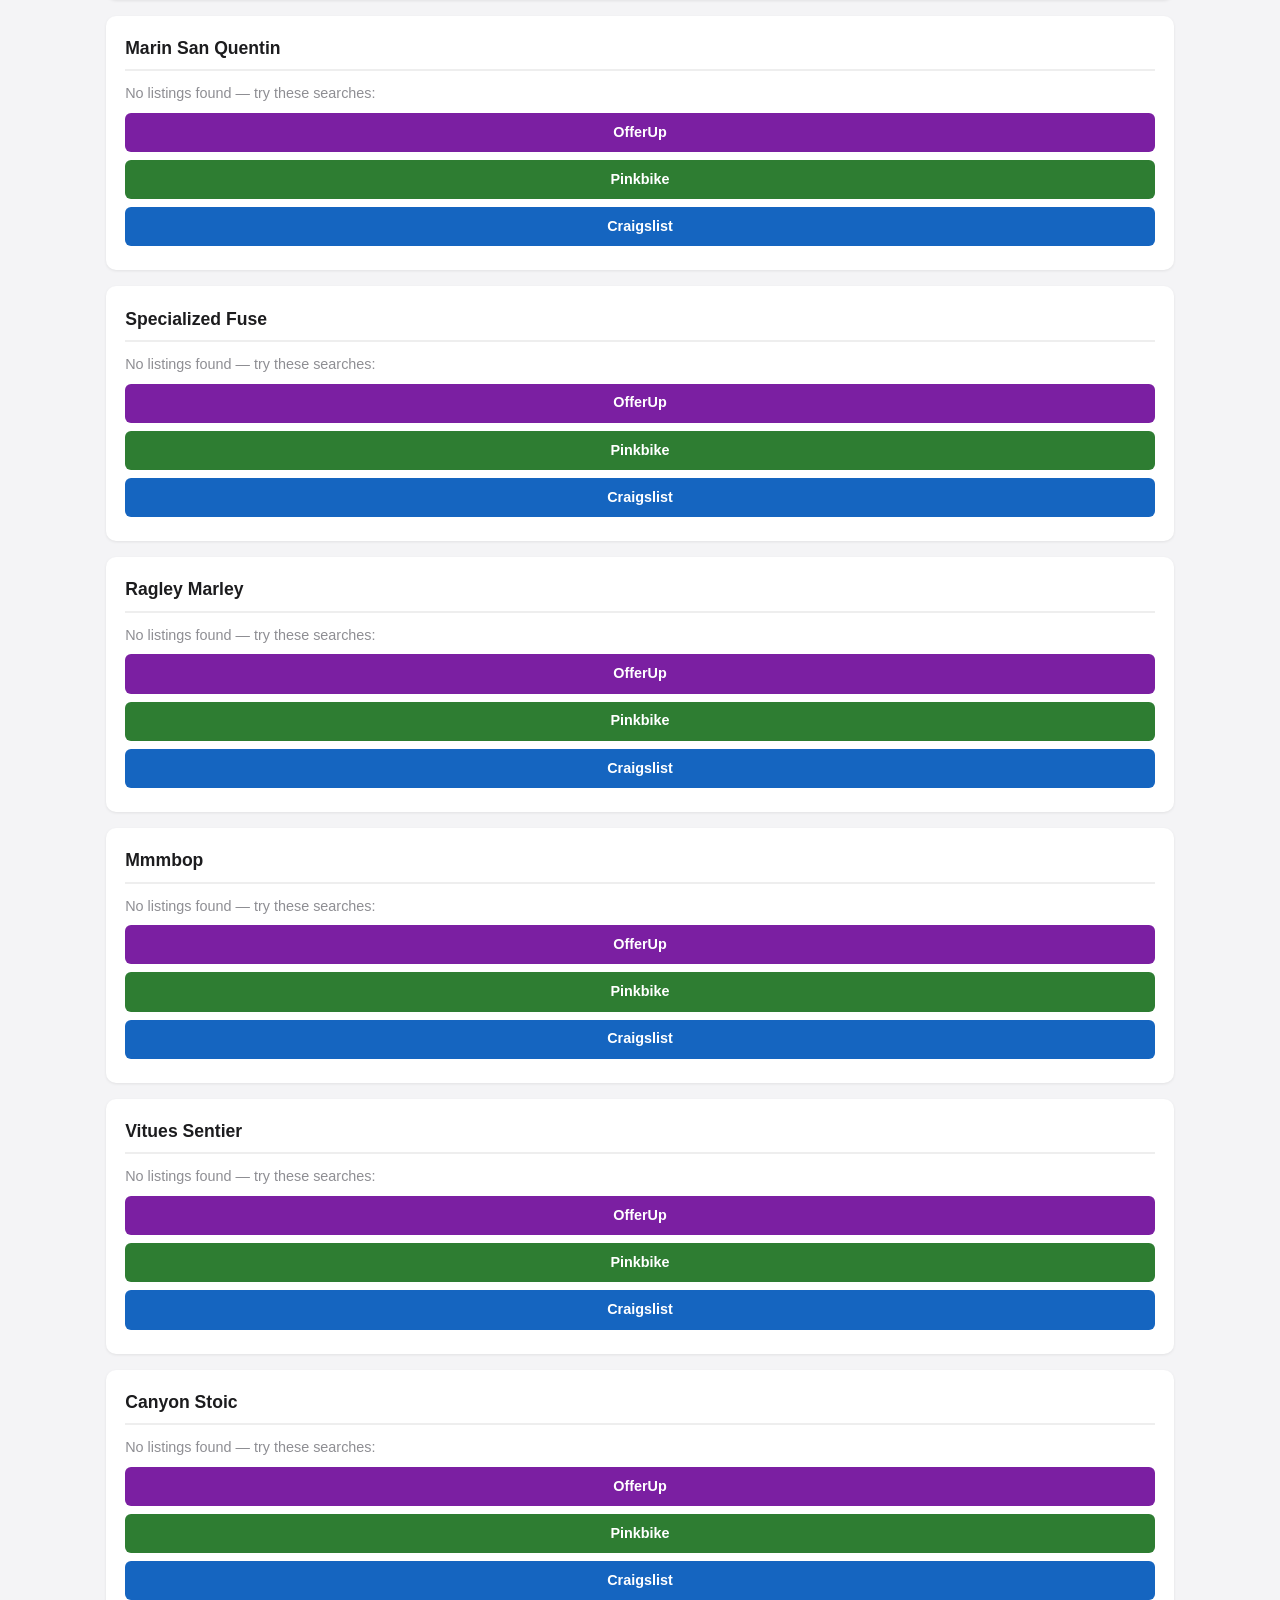
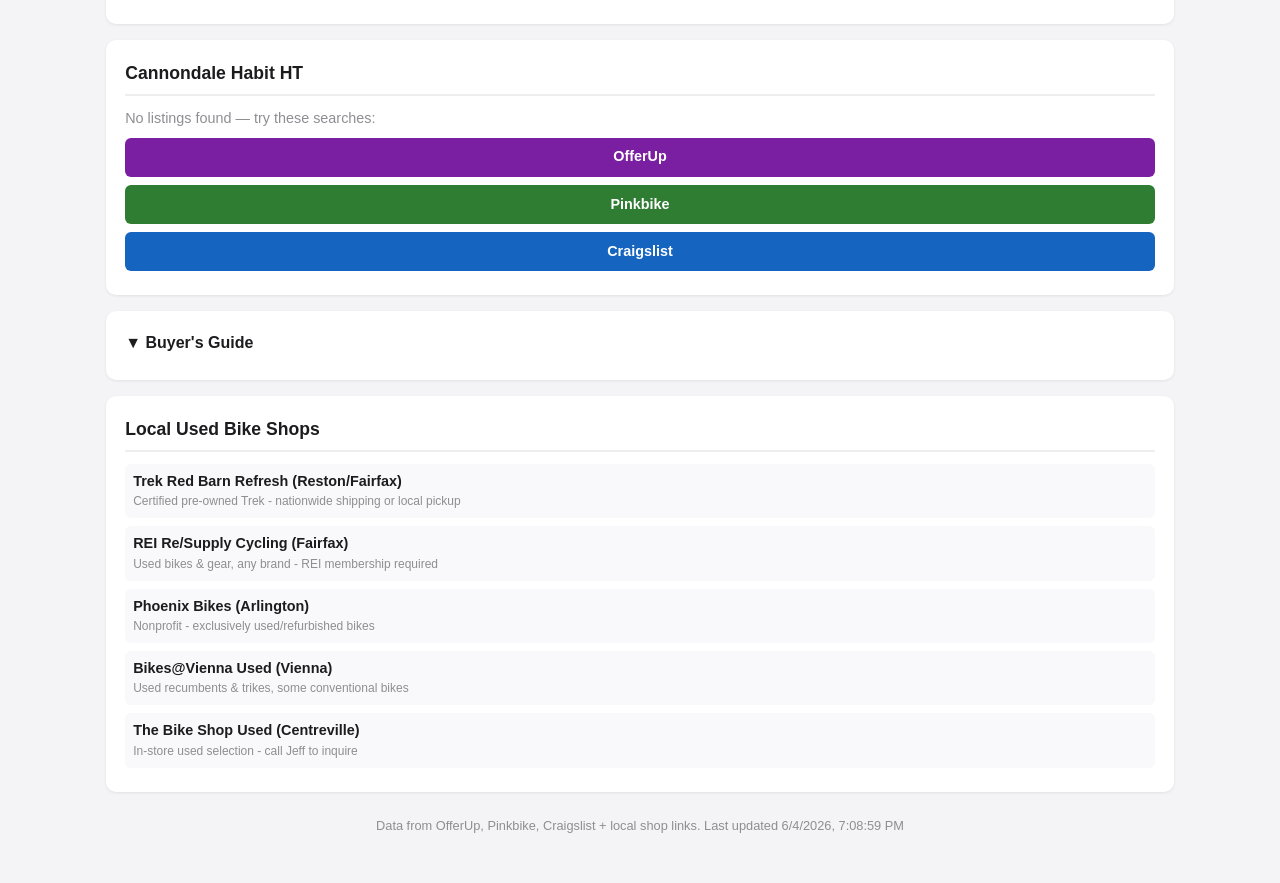
==== commit 3915f0f1: "add collapsible buyer's guide table" ====
--- a/index.html
+++ b/index.html
@@ -258,6 +258,51 @@
         grid.appendChild(card);
       });
 
+      // Buyer's guide card
+      const guideCard = document.createElement("article");
+      guideCard.className = "card";
+      guideCard.id = "buyers-guide";
+      const guideToggle = document.createElement("button");
+      guideToggle.className = "collapse-btn";
+      guideToggle.textContent = "\u25BC Buyer's Guide";
+      let guideExpanded = false;
+      guideToggle.addEventListener("click", () => {
+        guideExpanded = !guideExpanded;
+        guideBody.style.display = guideExpanded ? "" : "none";
+        guideToggle.textContent = guideExpanded ? "\u25B2 Buyer's Guide" : "\u25BC Buyer's Guide";
+      });
+      guideCard.appendChild(guideToggle);
+
+      const guideBody = document.createElement("div");
+      guideBody.style.display = "none";
+      guideBody.innerHTML = `
+        <table class="guide-table">
+          <tr><th>Category</th><th>What to Look For</th></tr>
+          <tr>
+            <td>Frame / Geometry</td>
+            <td><strong>Head tube angle:</strong> 64&ndash;67&deg; (slack = stable).<br><strong>Size:</strong> Medium &mdash; always check the brand&rsquo;s geometry chart against your height.</td>
+          </tr>
+          <tr>
+            <td>Fork / Suspension</td>
+            <td><strong>Travel:</strong> 130&ndash;150mm for trail + dirt jump versatility.<br><strong>Check used:</strong> stanchions must be free of scratches, pitting, and oil leaks (costly to fix).</td>
+          </tr>
+          <tr>
+            <td>Drivetrain</td>
+            <td><strong>1x (single chainring)</strong> &mdash; simpler, lighter, better chain retention for rough riding.</td>
+          </tr>
+          <tr>
+            <td>Dropper Post</td>
+            <td><strong>Essential.</strong> Lets you drop the saddle for descents / jumps and raise it for climbs, all from the handlebar.</td>
+          </tr>
+          <tr>
+            <td>Tires</td>
+            <td><strong>High-volume, knobby.</strong> More grip on loose dirt and extra compliance to offset the hardtail&rsquo;s lack of rear suspension.</td>
+          </tr>
+        </table>
+      `;
+      guideCard.appendChild(guideBody);
+      grid.appendChild(guideCard);
+
       // Local shops card
       const lbsCard = document.createElement("article");
       lbsCard.className = "card";
--- a/style.css
+++ b/style.css
@@ -297,6 +297,59 @@
   color: #1c1c1e;
 }
 
+.collapse-btn {
+  background: none;
+  border: none;
+  font-size: 1rem;
+  font-weight: 700;
+  color: #1c1c1e;
+  cursor: pointer;
+  padding: 0.25rem 0;
+  width: 100%;
+  text-align: left;
+}
+
+.collapse-btn:hover {
+  color: #555;
+}
+
+.guide-table {
+  width: 100%;
+  border-collapse: collapse;
+  font-size: 0.85rem;
+  margin-top: 0.5rem;
+}
+
+.guide-table th {
+  text-align: left;
+  padding: 0.5rem 0.6rem;
+  background: #f0f0f5;
+  font-weight: 700;
+  font-size: 0.8rem;
+  text-transform: uppercase;
+  letter-spacing: 0.3px;
+  border-bottom: 2px solid #d1d1d6;
+}
+
+.guide-table td {
+  padding: 0.55rem 0.6rem;
+  border-bottom: 1px solid #e8e8ec;
+  vertical-align: top;
+  line-height: 1.45;
+}
+
+.guide-table td:first-child {
+  white-space: nowrap;
+  font-weight: 600;
+  color: #555;
+  width: 1%;
+  padding-right: 1rem;
+}
+
+.guide-table tr:last-child td {
+  border-bottom: none;
+}
+
 footer {
   text-align: center;
   font-size: 0.8rem;
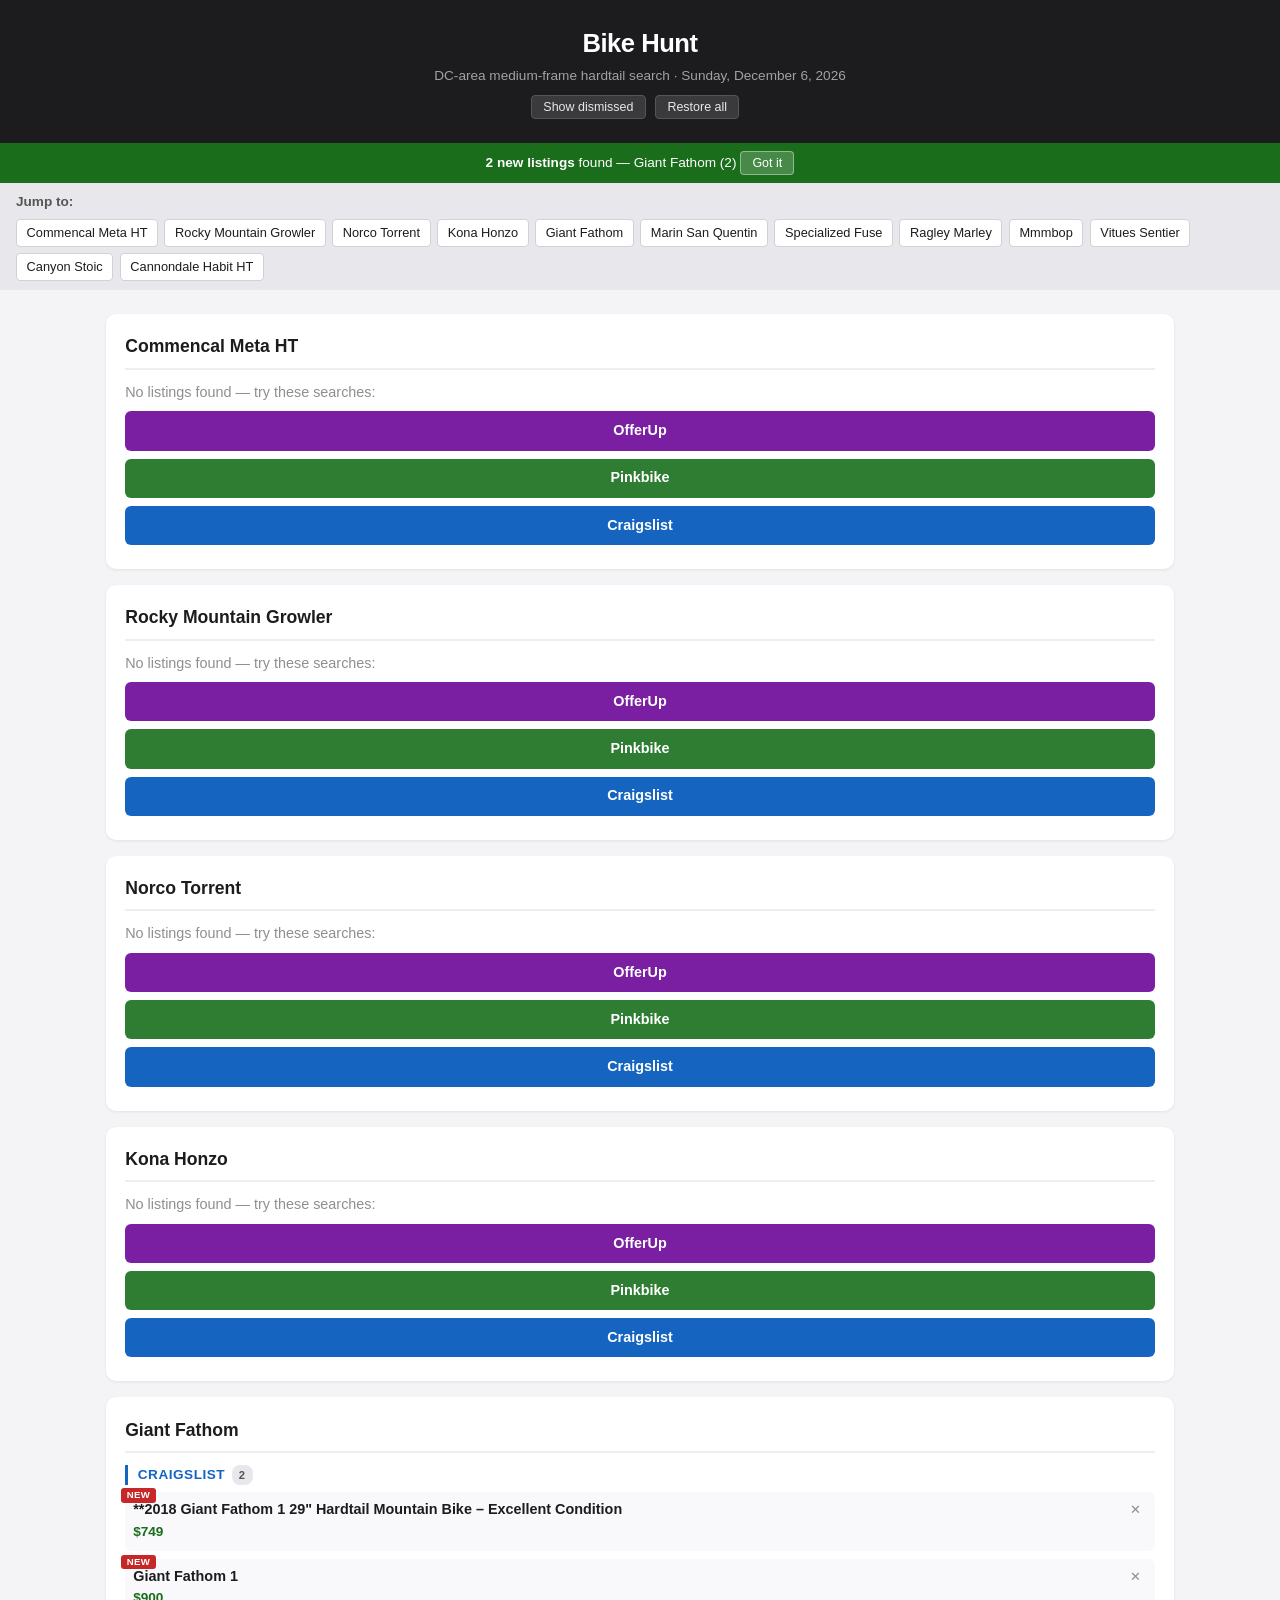
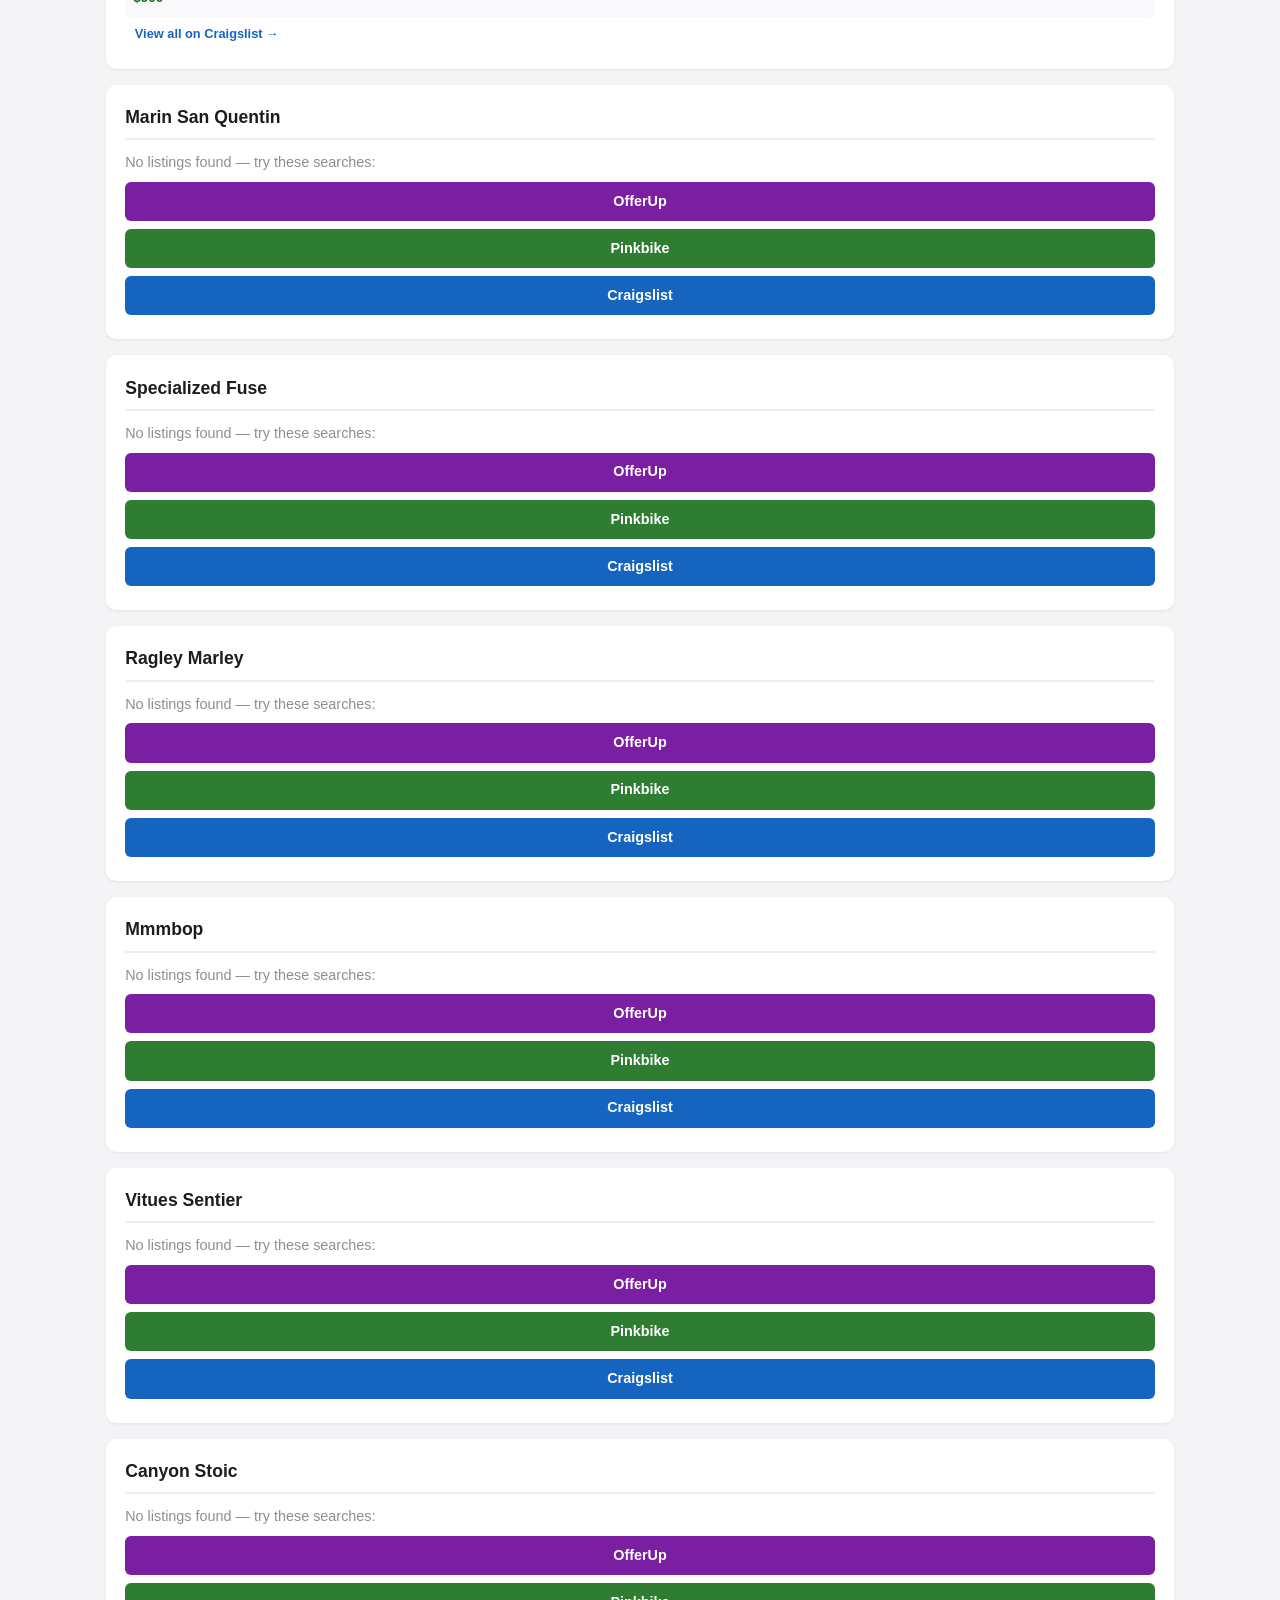
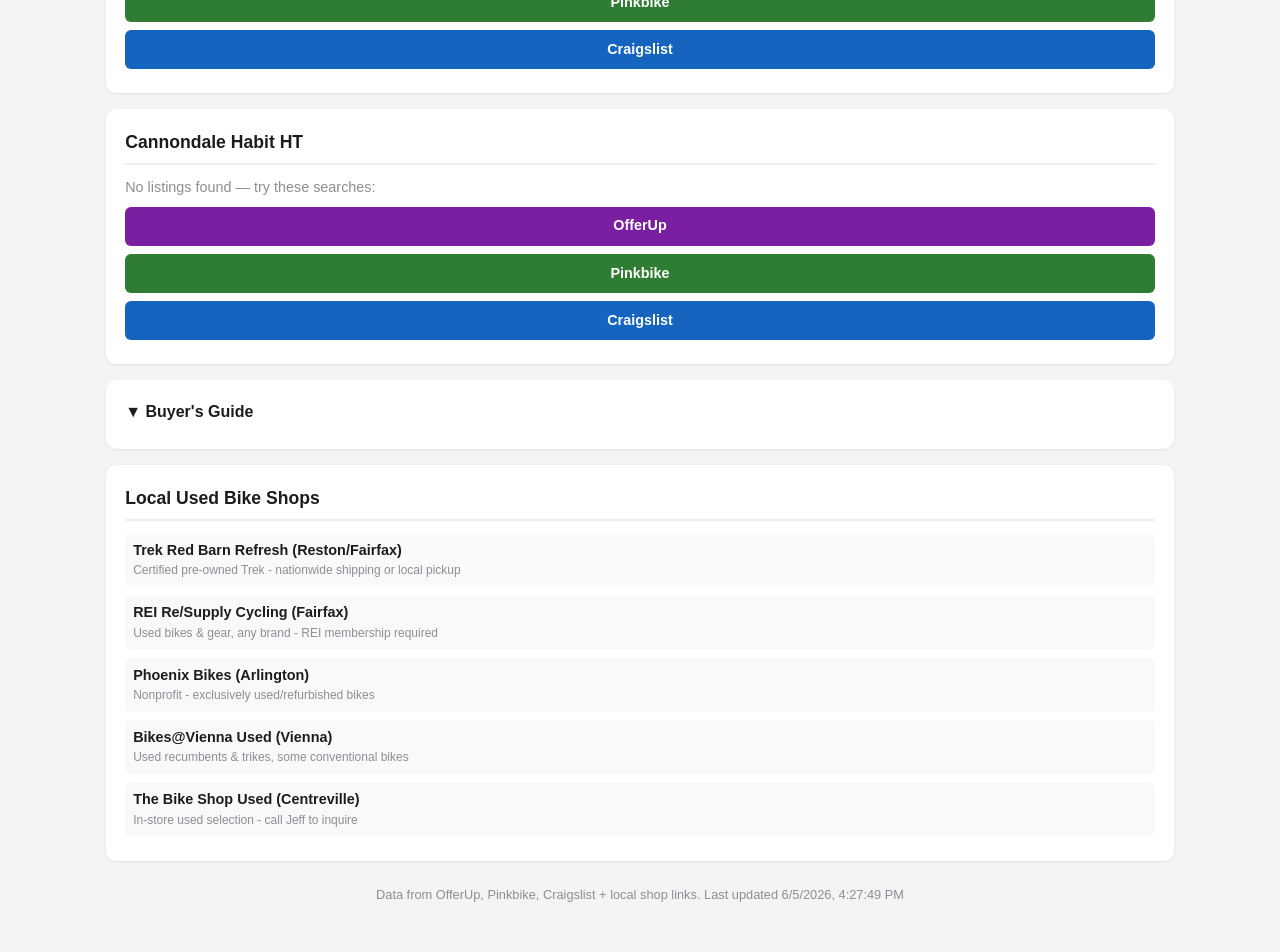
==== commit 19be547f: "add new listings banner + NEW badge" ====
--- a/index.html
+++ b/index.html
@@ -17,6 +17,11 @@
     </div>
   </header>
 
+  <div id="new-banner" class="new-banner" style="display:none">
+    <span id="new-banner-text"></span>
+    <button id="new-banner-dismiss" class="hdr-btn">Got it</button>
+  </div>
+
   <nav id="jump">
     <span>Jump to:</span>
     <div id="jump-links"></div>
@@ -52,6 +57,7 @@
     ];
 
     const REJECTED_KEY = "bike-hunt-dismissed";
+    const SEEN_KEY = "bike-hunt-seen";
     let showDismissed = false;
 
     function getDismissed() {
@@ -100,6 +106,59 @@
       const count = getDismissed().size;
       document.getElementById("dismissed-count").textContent = count ? `${count} dismissed` : "";
     }
+
+    function getSeen() {
+      try { return new Set(JSON.parse(localStorage.getItem(SEEN_KEY) || "[]")); }
+      catch { return new Set(); }
+    }
+
+    function saveSeen(set) {
+      localStorage.setItem(SEEN_KEY, JSON.stringify([...set]));
+    }
+
+    let newUrls = new Set();
+
+    function markNewItems(data) {
+      const seen = getSeen();
+      newUrls = new Set();
+      const byBike = {};
+      (data.results || []).forEach(r => {
+        SOURCES.forEach(s => {
+          (r.sources[s.key] || []).forEach(item => {
+            if (!seen.has(item.url) && !getDismissed().has(item.url)) {
+              newUrls.add(item.url);
+              const bikeName = r.bike_name;
+              if (!byBike[bikeName]) byBike[bikeName] = 0;
+              byBike[bikeName]++;
+            }
+          });
+        });
+      });
+      const banner = document.getElementById("new-banner");
+      const text = document.getElementById("new-banner-text");
+      const total = newUrls.size;
+      if (total > 0) {
+        const details = Object.entries(byBike)
+          .sort((a, b) => b[1] - a[1])
+          .map(([name, count]) => `${name} (${count})`)
+          .join(", ");
+        text.innerHTML = `<strong>${total} new listing${total > 1 ? "s" : ""}</strong> found &mdash; ${details}`;
+        banner.style.display = "block";
+      } else {
+        banner.style.display = "none";
+      }
+    }
+
+    function markAllSeen() {
+      const seen = getSeen();
+      newUrls.forEach(u => seen.add(u));
+      saveSeen(seen);
+      newUrls.clear();
+      document.getElementById("new-banner").style.display = "none";
+      document.querySelectorAll(".new-badge").forEach(el => el.remove());
+    }
+
+    document.getElementById("new-banner-dismiss").addEventListener("click", markAllSeen);
 
     document.getElementById("toggle-dismissed").addEventListener("click", toggleDismissedVisibility);
     document.getElementById("clear-dismissed").addEventListener("click", clearAllDismissed);
@@ -156,12 +215,20 @@
 
         const dismissed = getDismissed();
         items.slice(0, 10).forEach(item => {
+          const isNew = newUrls.has(item.url);
           const div = document.createElement("div");
           div.className = "listing-item";
           div.dataset.url = item.url;
           if (dismissed.has(item.url)) {
             div.classList.add("dismissed");
             if (!showDismissed) div.style.display = "none";
+          }
+
+          if (isNew) {
+            const badge = document.createElement("span");
+            badge.className = "new-badge";
+            badge.textContent = "NEW";
+            div.appendChild(badge);
           }
 
           if (item.img) {
@@ -244,6 +311,8 @@
       const jump = document.getElementById("jump-links");
       const loading = document.getElementById("loading");
       loading.style.display = "none";
+
+      markNewItems(data);
 
       const lookup = {};
       (data.results || []).forEach(r => { lookup[r.bike_name] = r.sources; });
@@ -296,7 +365,13 @@
           </tr>
           <tr>
             <td>Tires</td>
-            <td><strong>High-volume, knobby.</strong> More grip on loose dirt and extra compliance to offset the hardtail&rsquo;s lack of rear suspension.</td>
+            <td>
+              <strong>Volume (width):</strong> 2.3&ndash;2.5" sweet spot &mdash; wider = lower pressure + more cushion on a hardtail.<br>
+              <strong>Wheel size:</strong> 27.5" (more playful, flickable) vs 29" (rolls over obstacles better, holds speed).<br>
+              <strong>Tubeless:</strong> ask if tubeless-ready &mdash; lets you run lower pressures without pinch flats.<br>
+              <strong>Tread:</strong> knobby sides for cornering grip, tighter center for rolling efficiency.<br>
+              <strong>Squeeze test:</strong> tires should have some &ldquo;give&rdquo; &mdash; rock-hard means over-inflated.
+            </td>
           </tr>
         </table>
       `;
--- a/style.css
+++ b/style.css
@@ -141,6 +141,7 @@
   background: #f9f9fb;
   align-items: flex-start;
   position: relative;
+  overflow: visible;
 }
 
 .listing-item:hover {
@@ -297,6 +298,43 @@
   color: #1c1c1e;
 }
 
+.new-banner {
+  background: #1a6d1a;
+  color: #fff;
+  text-align: center;
+  padding: 0.5rem 1rem;
+  font-size: 0.85rem;
+  display: flex;
+  align-items: center;
+  justify-content: center;
+  gap: 0.6rem;
+  flex-wrap: wrap;
+}
+
+.new-banner .hdr-btn {
+  background: rgba(255,255,255,0.2);
+  border-color: rgba(255,255,255,0.4);
+  color: #fff;
+}
+
+.new-banner .hdr-btn:hover {
+  background: rgba(255,255,255,0.35);
+}
+
+.new-badge {
+  position: absolute;
+  top: -4px;
+  left: -4px;
+  background: #c62828;
+  color: #fff;
+  font-size: 0.6rem;
+  font-weight: 800;
+  padding: 0.1rem 0.35rem;
+  border-radius: 3px;
+  line-height: 1.2;
+  letter-spacing: 0.3px;
+}
+
 .collapse-btn {
   background: none;
   border: none;
